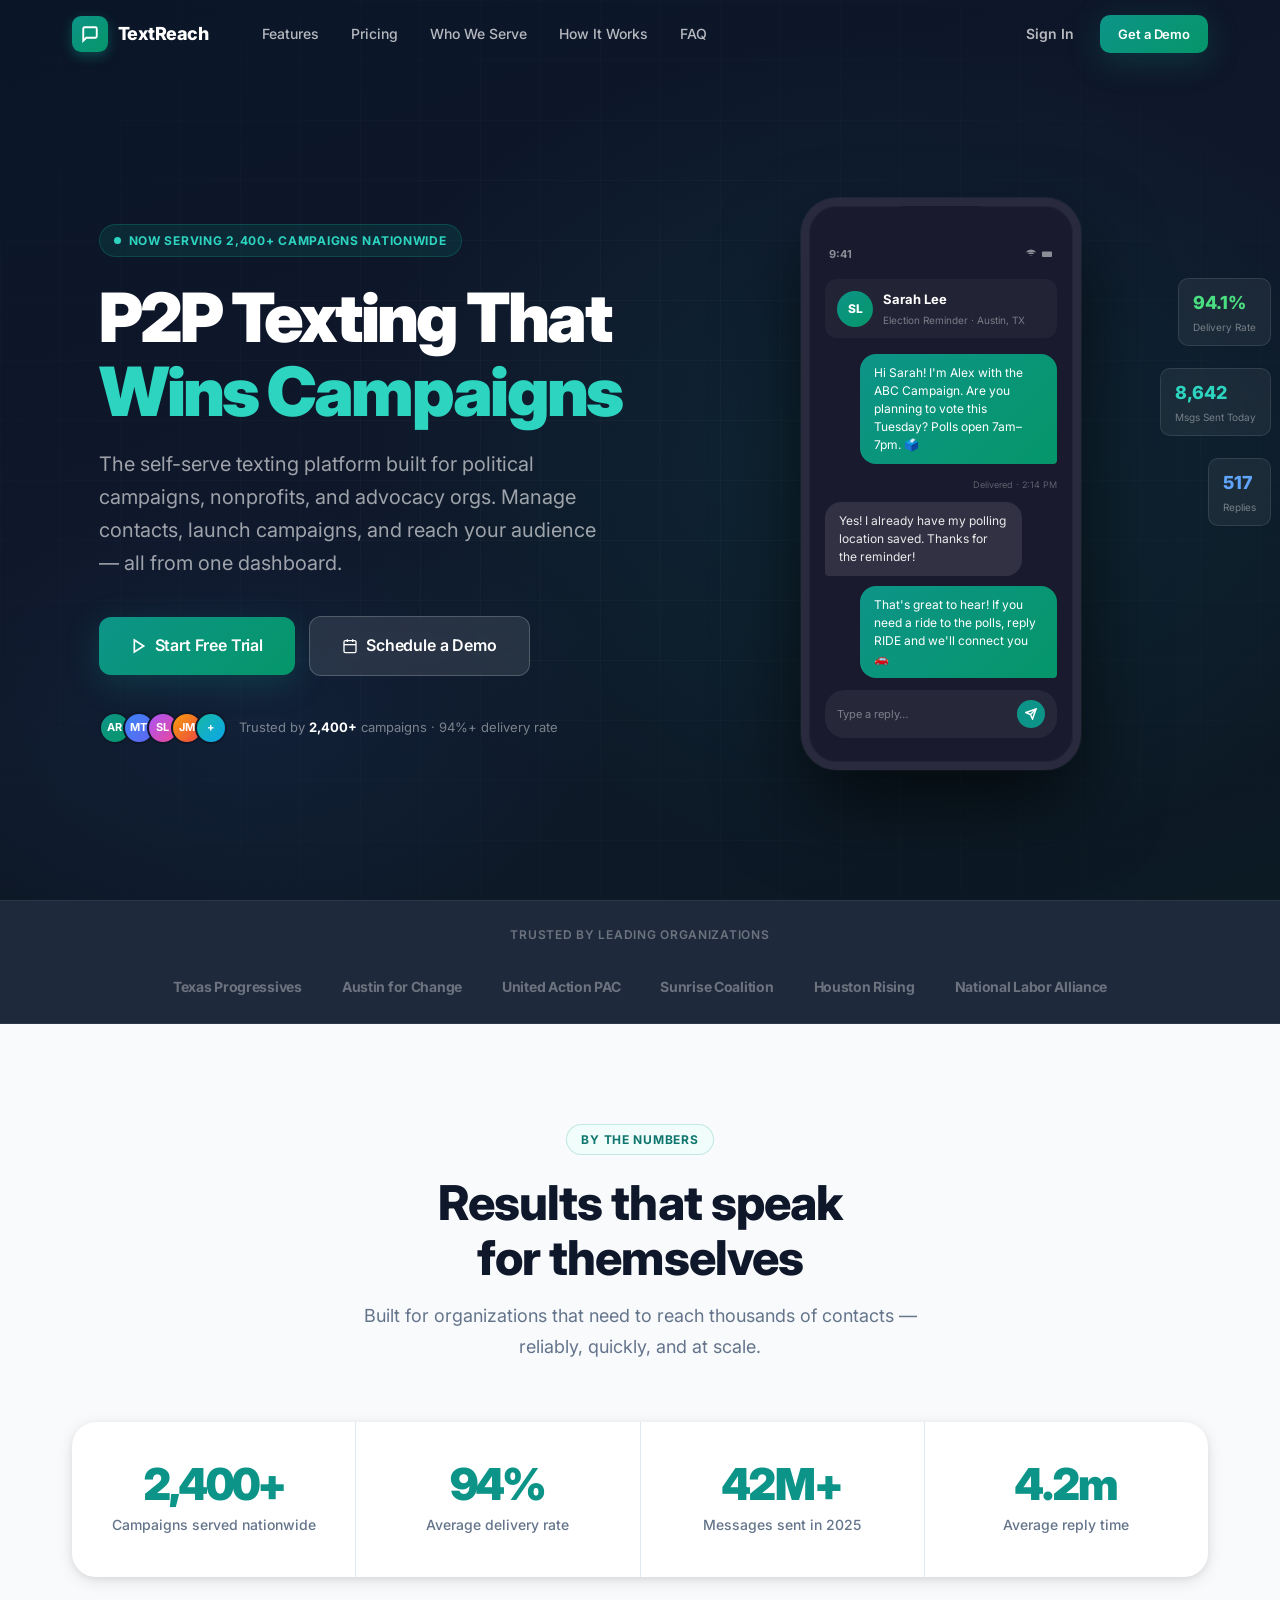
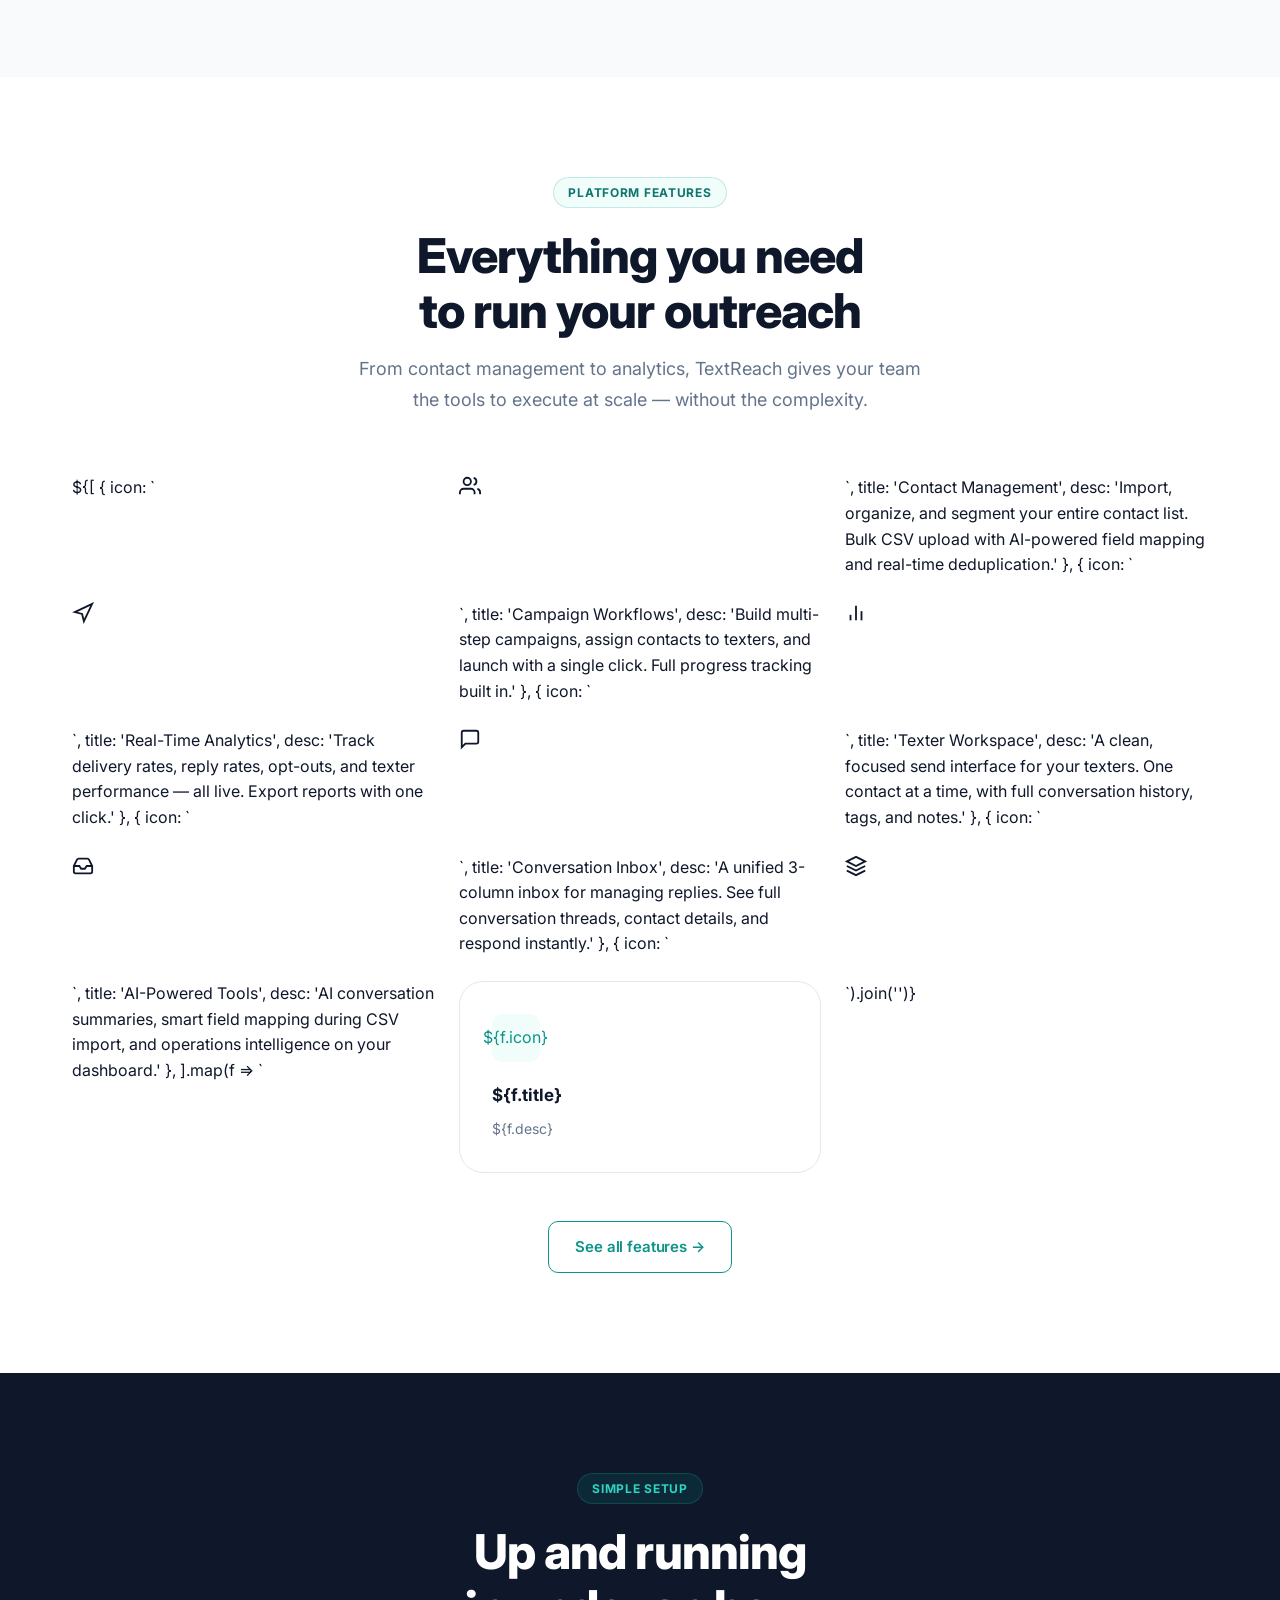
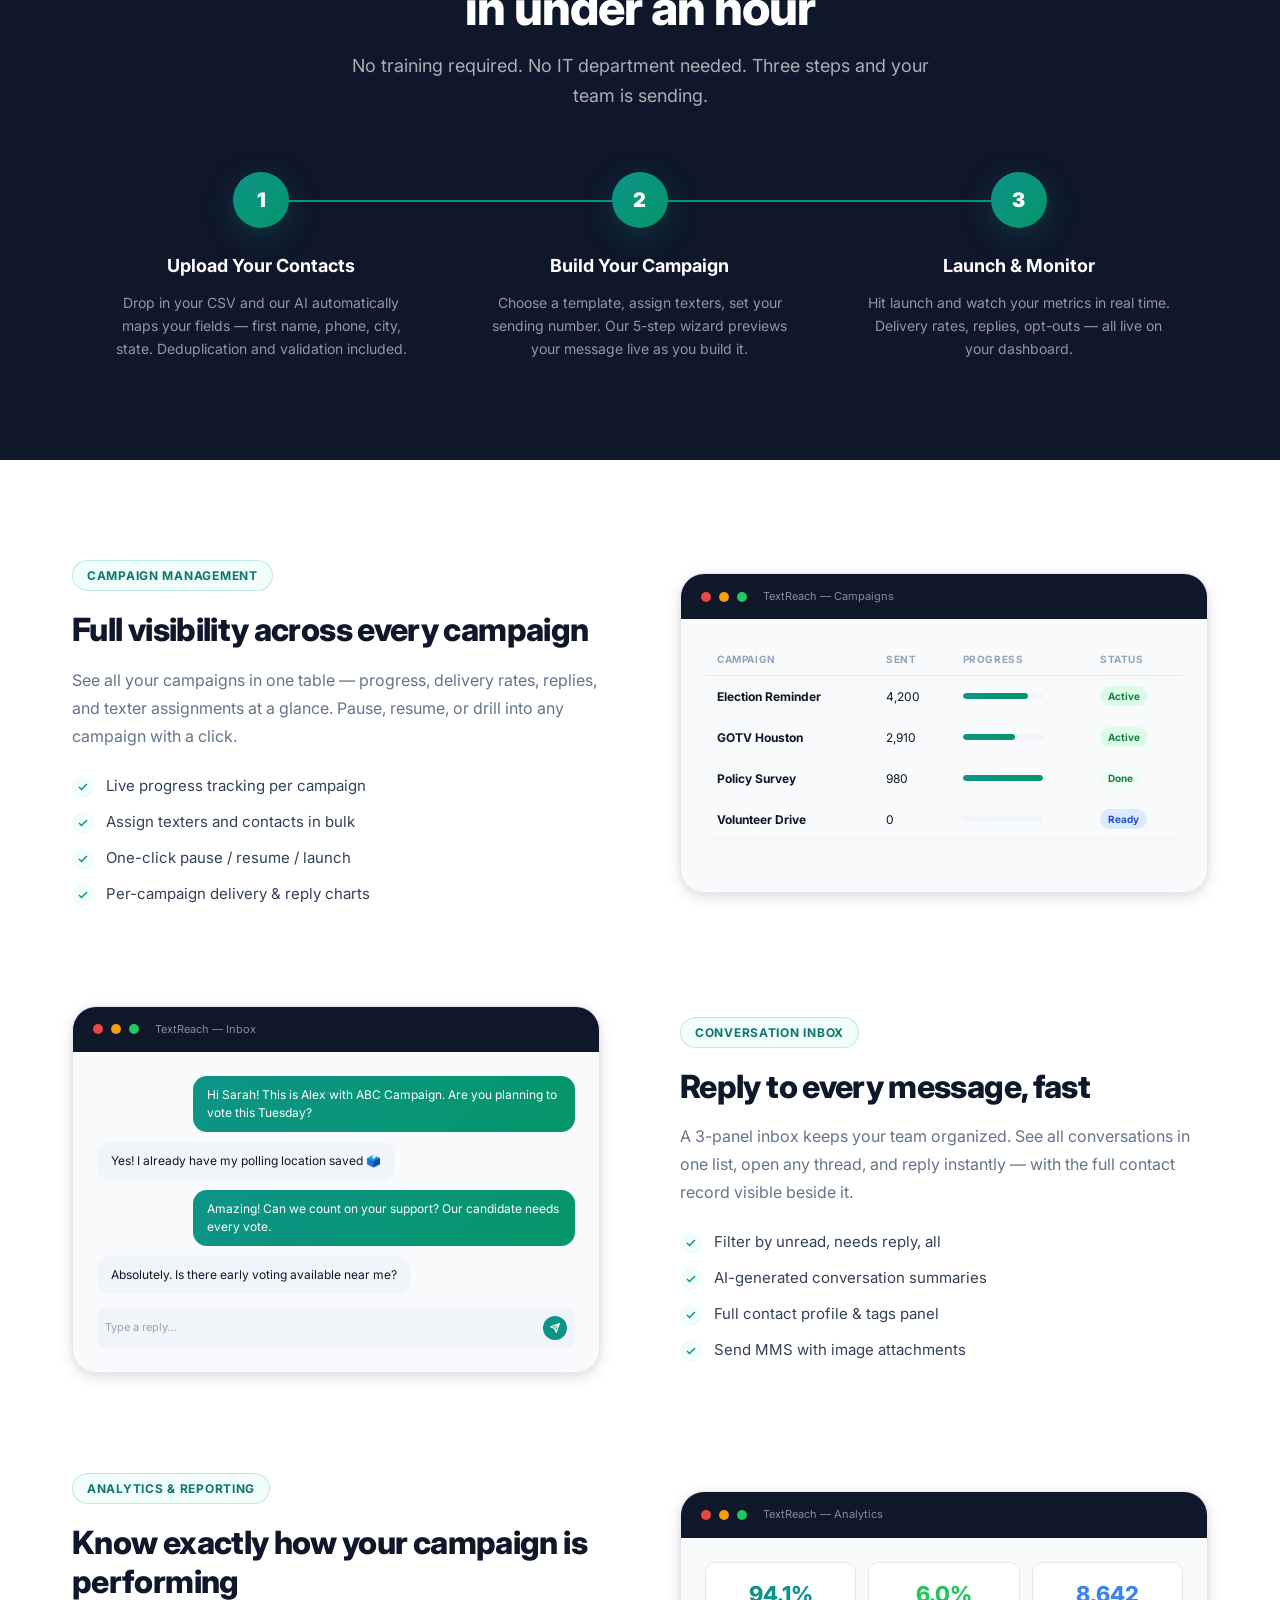
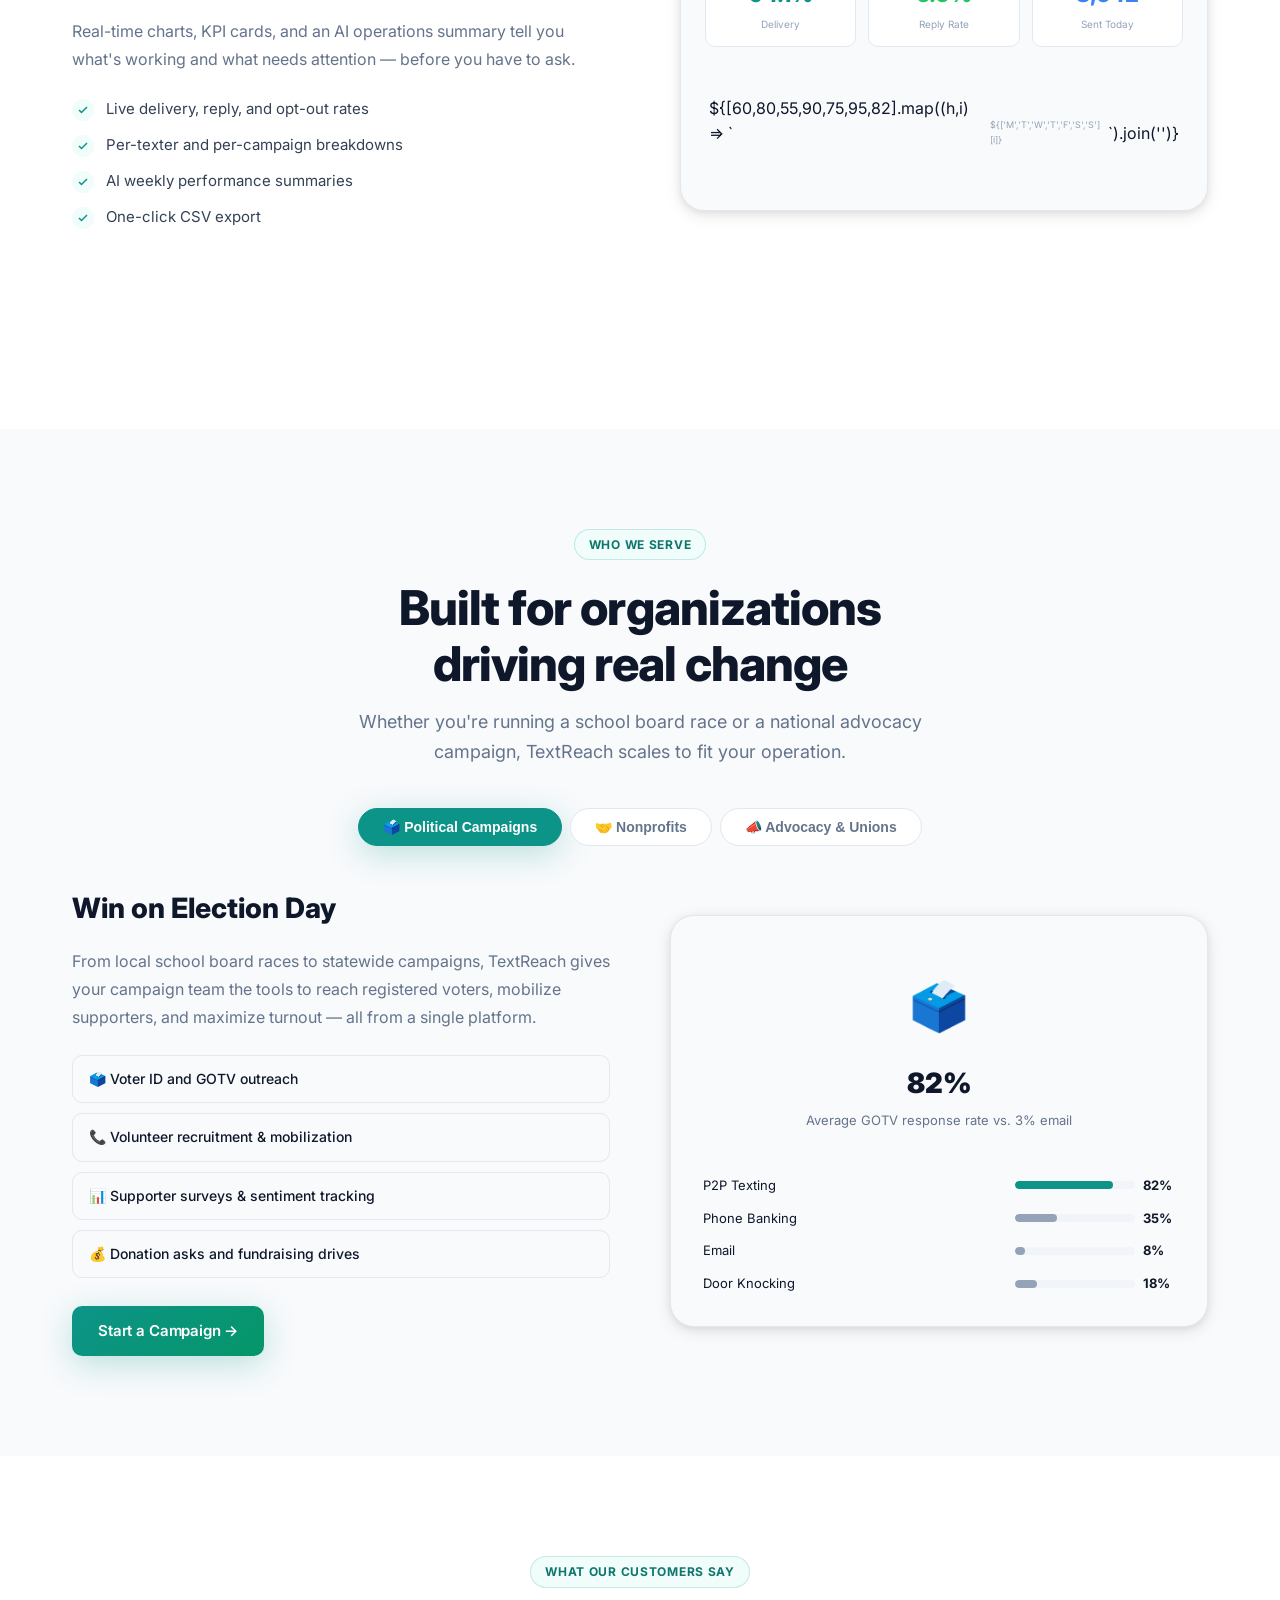
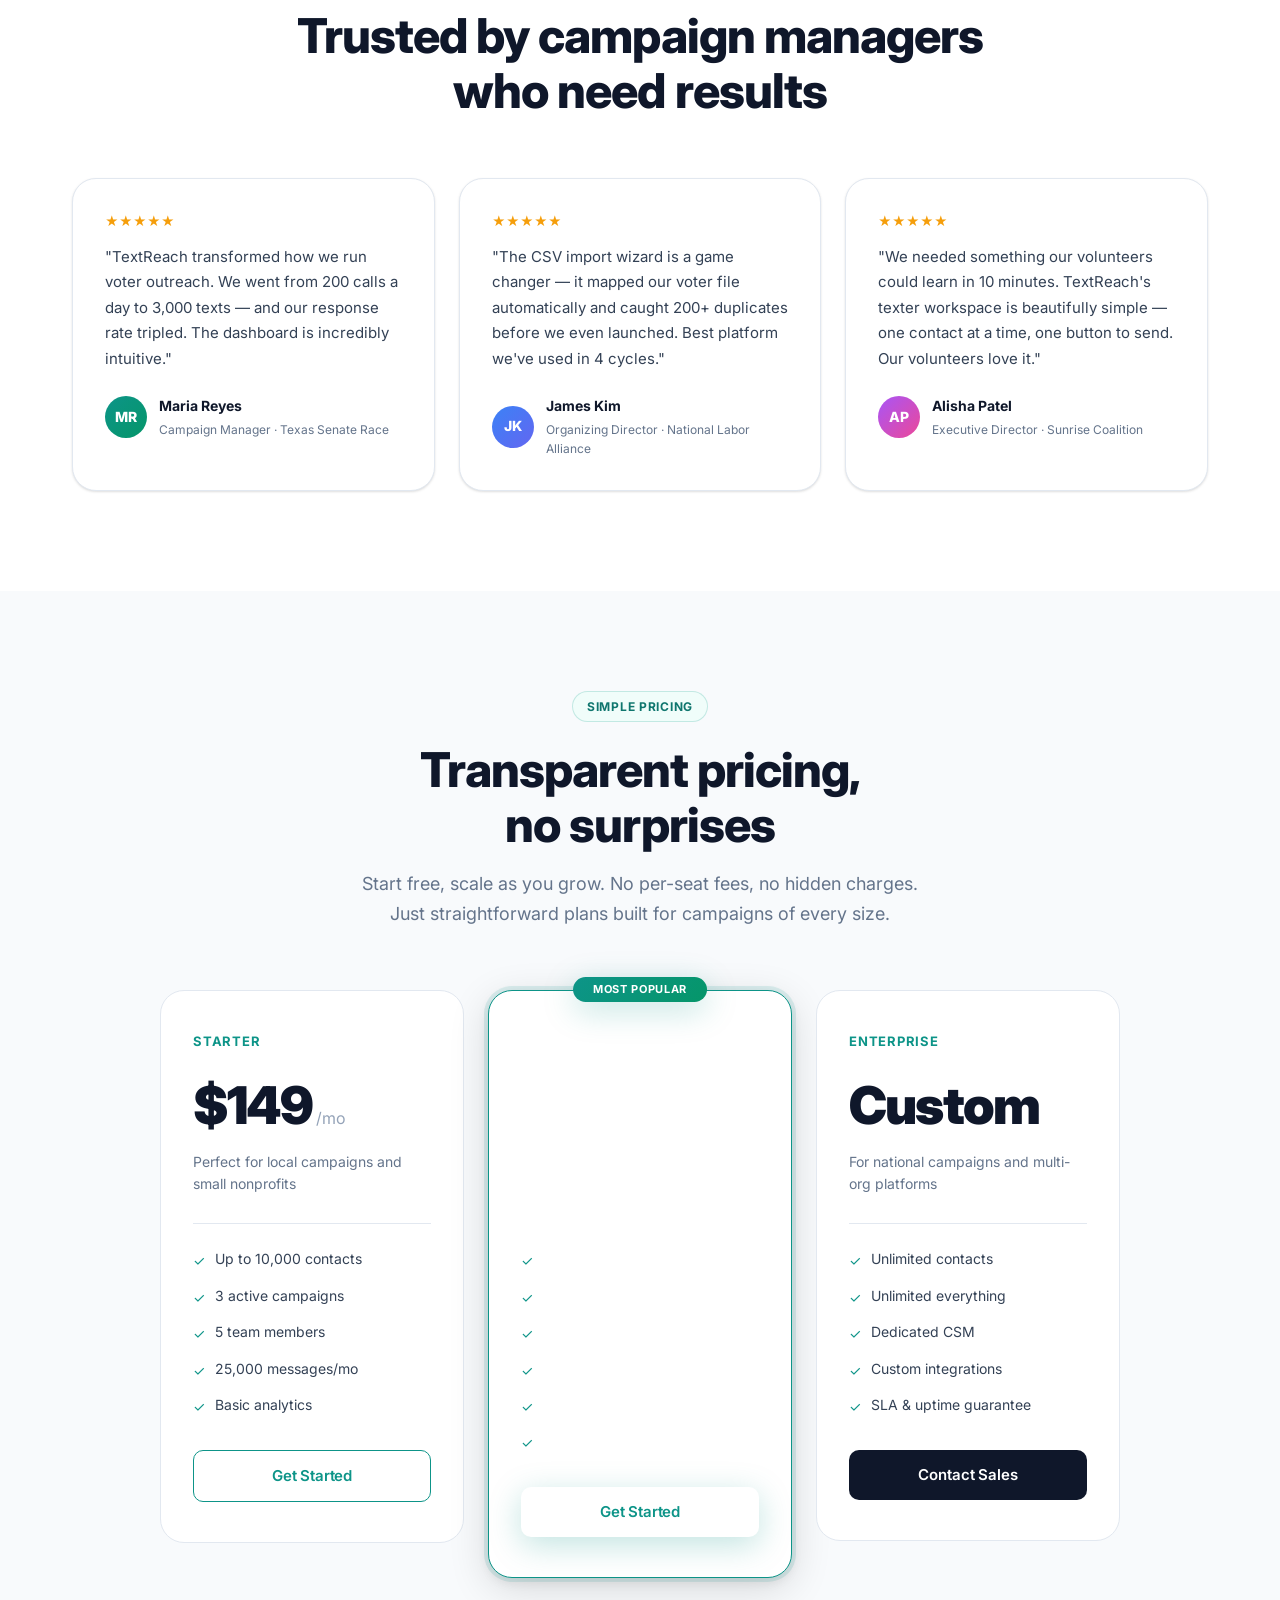
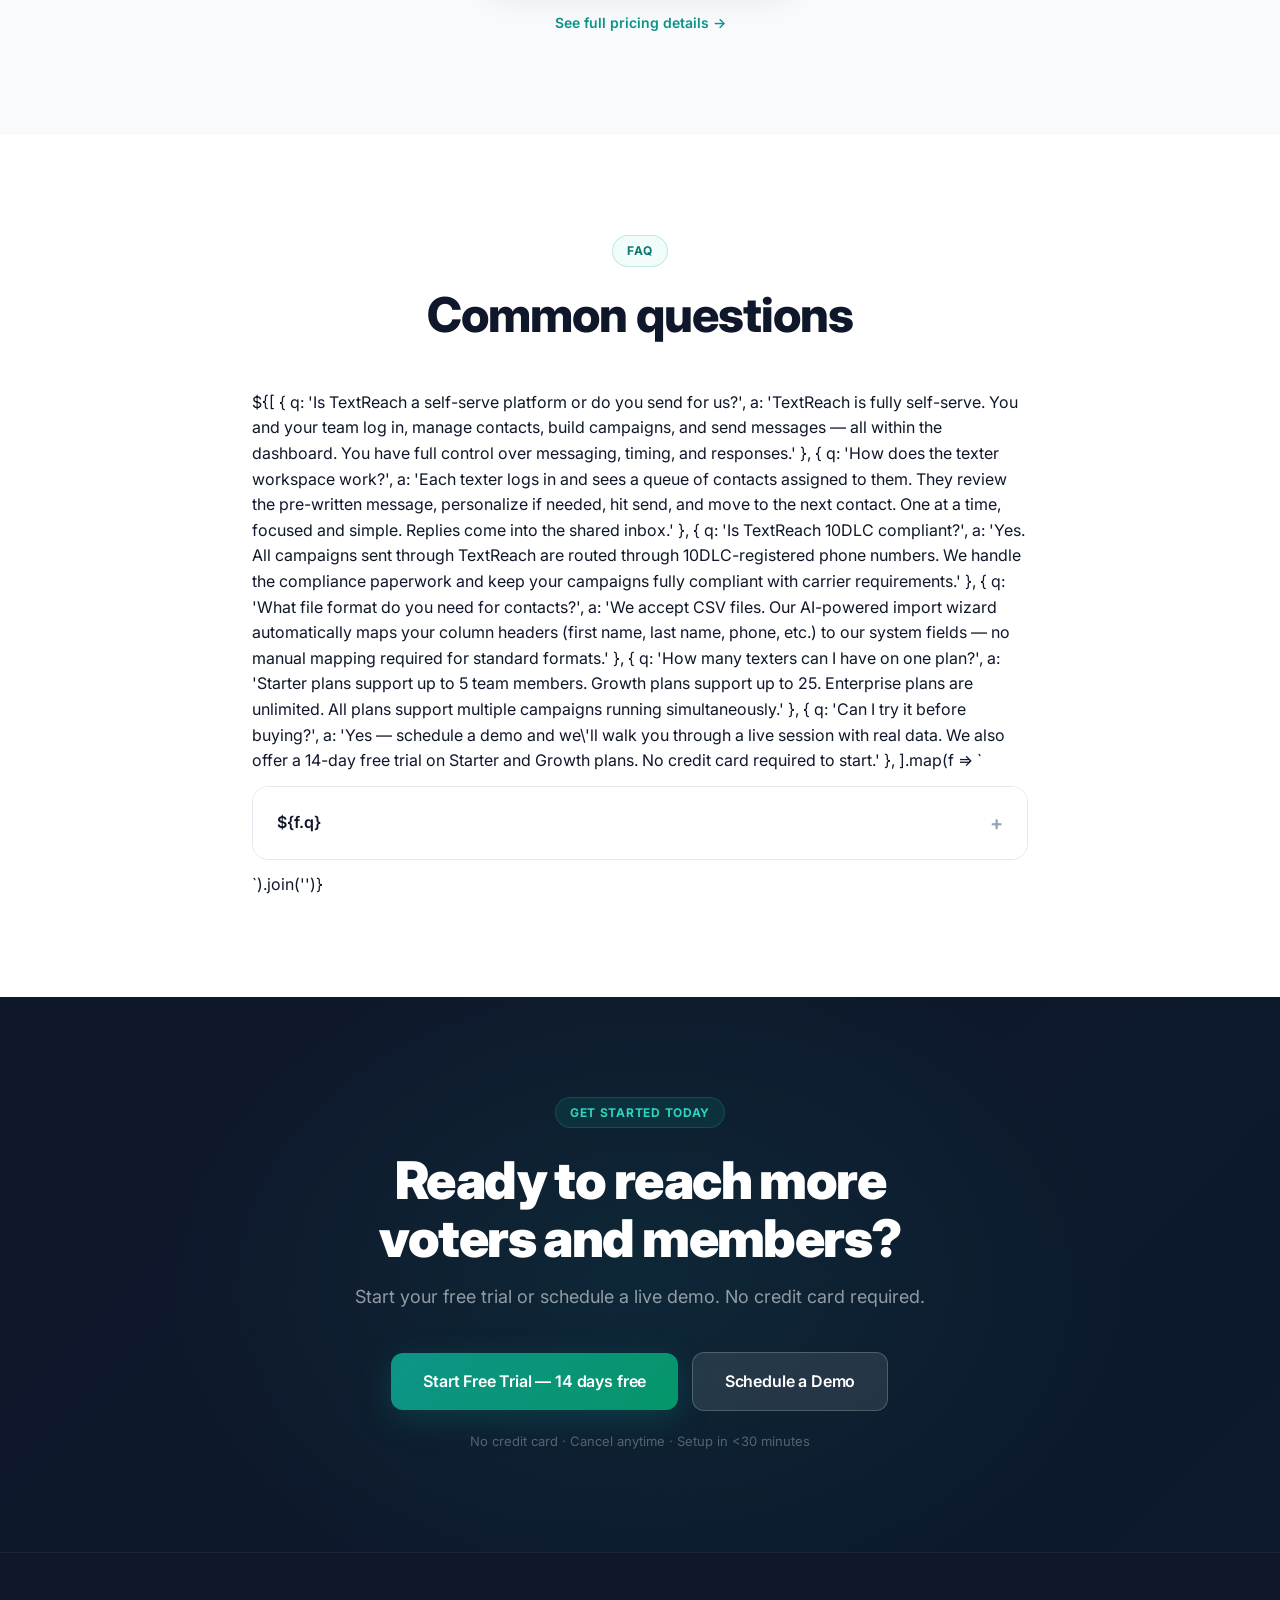
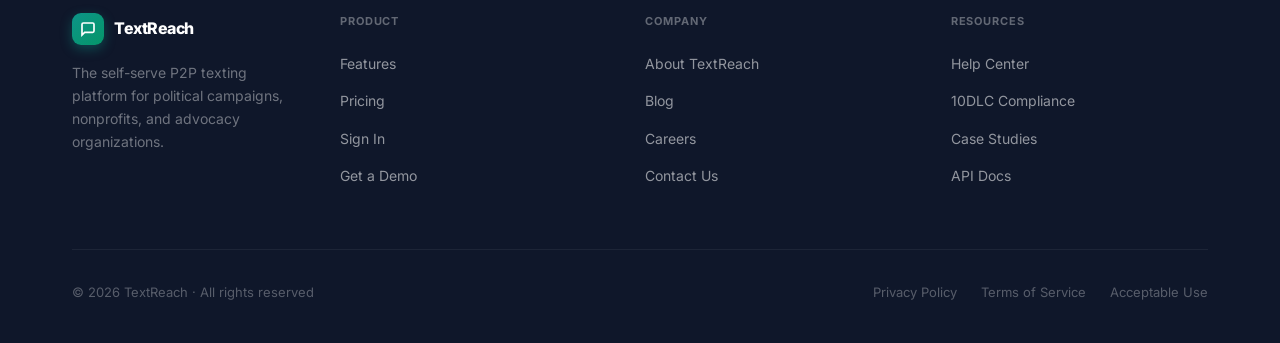
==== landing/index.html @ b81dff51 "feat: add public marketing website (landing/) Pages: - landing/index.html    — Full homepage (hero, " ====
<!DOCTYPE html>
<html lang="en">
<head>
  <meta charset="UTF-8">
  <meta name="viewport" content="width=device-width, initial-scale=1.0">
  <title>TextReach — P2P Texting Platform for Political Campaigns & Nonprofits</title>
  <meta name="description" content="TextReach is a self-serve P2P SMS/MMS texting platform built for political campaigns, nonprofits, and advocacy organizations. Reach voters and members at scale.">
  <link rel="preconnect" href="https://fonts.googleapis.com">
  <link rel="preconnect" href="https://fonts.gstatic.com" crossorigin>
  <link href="https://fonts.googleapis.com/css2?family=Inter:wght@300;400;500;600;700;800;900&display=swap" rel="stylesheet">
  <link rel="stylesheet" href="styles/landing.css">
</head>
<body>

<!-- ╔══════════════════════════════════════════════════════╗
     ║  NAVIGATION                                          ║
     ╚══════════════════════════════════════════════════════╝ -->
<nav class="topnav scrolled" id="topnav">
  <div class="topnav-inner">
    <a href="index.html" class="nav-logo">
      <div class="nav-logo-icon">
        <svg width="18" height="18" viewBox="0 0 24 24" fill="none" stroke="white" stroke-width="2.5"><path d="M21 15a2 2 0 0 1-2 2H7l-4 4V5a2 2 0 0 1 2-2h14a2 2 0 0 1 2 2z"/></svg>
      </div>
      <span class="nav-logo-name">TextReach</span>
    </a>
    <ul class="nav-links">
      <li><a href="features.html">Features</a></li>
      <li><a href="pricing.html">Pricing</a></li>
      <li><a href="index.html#who-we-serve">Who We Serve</a></li>
      <li><a href="index.html#how-it-works">How It Works</a></li>
      <li><a href="index.html#faq">FAQ</a></li>
    </ul>
    <div class="nav-cta" style="margin-left:auto">
      <a href="../index.html" class="signin-link">Sign In</a>
      <a href="demo.html" class="btn btn-primary btn-sm">Get a Demo</a>
    </div>
  </div>
</nav>


<!-- ╔══════════════════════════════════════════════════════╗
     ║  HERO                                                ║
     ╚══════════════════════════════════════════════════════╝ -->
<section class="hero">
  <div class="hero-grid-bg"></div>
  <div class="hero-inner">
    <div class="hero-content">
      <div class="hero-badge">
        <span class="hero-badge-dot"></span>
        Now serving 2,400+ campaigns nationwide
      </div>
      <h1 class="hero-title">
        P2P Texting That<br>
        <span>Wins Campaigns</span>
      </h1>
      <p class="hero-sub">
        The self-serve texting platform built for political campaigns, nonprofits, and advocacy orgs. Manage contacts, launch campaigns, and reach your audience — all from one dashboard.
      </p>
      <div class="hero-actions">
        <a href="../index.html" class="btn btn-primary btn-lg">
          <svg width="16" height="16" viewBox="0 0 24 24" fill="none" stroke="currentColor" stroke-width="2.5"><polygon points="5 3 19 12 5 21 5 3"/></svg>
          Start Free Trial
        </a>
        <a href="demo.html" class="btn btn-secondary btn-lg">
          <svg width="16" height="16" viewBox="0 0 24 24" fill="none" stroke="currentColor" stroke-width="2"><rect x="3" y="4" width="18" height="18" rx="2" ry="2"/><line x1="16" y1="2" x2="16" y2="6"/><line x1="8" y1="2" x2="8" y2="6"/><line x1="3" y1="10" x2="21" y2="10"/></svg>
          Schedule a Demo
        </a>
      </div>
      <div class="hero-social-proof">
        <div class="hero-avatars">
          <div class="hero-avatar" style="background:linear-gradient(135deg,#0d9488,#059669)">AR</div>
          <div class="hero-avatar" style="background:linear-gradient(135deg,#3b82f6,#6366f1)">MT</div>
          <div class="hero-avatar" style="background:linear-gradient(135deg,#a855f7,#ec4899)">SL</div>
          <div class="hero-avatar" style="background:linear-gradient(135deg,#f59e0b,#ef4444)">JM</div>
          <div class="hero-avatar" style="background:linear-gradient(135deg,#14b8a6,#0ea5e9)">+</div>
        </div>
        <span>Trusted by <strong style="color:white">2,400+</strong> campaigns · 94%+ delivery rate</span>
      </div>
    </div>

    <!-- Phone Mockup -->
    <div class="phone-mockup">
      <div class="phone-frame">
        <div class="phone-notch"></div>
        <div class="phone-status">
          <span>9:41</span>
          <div style="display:flex;align-items:center;gap:4px">
            <svg width="12" height="12" viewBox="0 0 24 24" fill="currentColor"><path d="M1.5 8.5a13 13 0 0 1 21 0M5 12a11 11 0 0 1 14 0M8.5 15.5a7 7 0 0 1 7 0M11.5 19h1"/></svg>
            <svg width="12" height="12" viewBox="0 0 24 24" fill="currentColor"><rect x="2" y="7" width="20" height="11" rx="2"/><path d="M22 11v2"/></svg>
          </div>
        </div>
        <div class="phone-header">
          <div class="phone-contact-av">SL</div>
          <div>
            <div class="phone-contact-name">Sarah Lee</div>
            <div class="phone-contact-sub">Election Reminder · Austin, TX</div>
          </div>
        </div>
        <div class="phone-chat">
          <div class="chat-bubble out" style="animation-delay:.4s">
            Hi Sarah! I'm Alex with the ABC Campaign. Are you planning to vote this Tuesday? Polls open 7am–7pm. 🗳️
          </div>
          <div class="chat-time" style="text-align:right;font-size:9px;color:rgba(255,255,255,.3);animation-delay:.8s">Delivered · 2:14 PM</div>
          <div class="chat-bubble in" style="animation-delay:1.4s">
            Yes! I already have my polling location saved. Thanks for the reminder!
          </div>
          <div class="chat-bubble out" style="animation-delay:2.2s">
            That's great to hear! If you need a ride to the polls, reply RIDE and we'll connect you 🚗
          </div>
        </div>
        <div class="phone-composer">
          <div class="composer-input">Type a reply…</div>
          <div class="composer-send">
            <svg width="12" height="12" viewBox="0 0 24 24" fill="none" stroke="white" stroke-width="3"><line x1="22" y1="2" x2="11" y2="13"/><polygon points="22 2 15 22 11 13 2 9 22 2"/></svg>
          </div>
        </div>
      </div>

      <!-- Floating stat cards -->
      <div style="position:absolute;right:-90px;top:80px">
        <div class="phone-stat-card">
          <div class="phone-stat-val" style="color:#4ade80">94.1%</div>
          <div class="phone-stat-label">Delivery Rate</div>
        </div>
      </div>
      <div style="position:absolute;right:-90px;top:170px">
        <div class="phone-stat-card">
          <div class="phone-stat-val" style="color:#2dd4bf">8,642</div>
          <div class="phone-stat-label">Msgs Sent Today</div>
        </div>
      </div>
      <div style="position:absolute;right:-90px;top:260px">
        <div class="phone-stat-card">
          <div class="phone-stat-val" style="color:#60a5fa">517</div>
          <div class="phone-stat-label">Replies</div>
        </div>
      </div>
    </div>
  </div>
</section>


<!-- ╔══════════════════════════════════════════════════════╗
     ║  TRUST BAR                                           ║
     ╚══════════════════════════════════════════════════════╝ -->
<div class="trust-bar">
  <div class="trust-bar-inner">
    <div class="trust-bar-label">Trusted by leading organizations</div>
    <div class="trust-logos">
      <span class="trust-logo">Texas Progressives</span>
      <span class="trust-logo">Austin for Change</span>
      <span class="trust-logo">United Action PAC</span>
      <span class="trust-logo">Sunrise Coalition</span>
      <span class="trust-logo">Houston Rising</span>
      <span class="trust-logo">National Labor Alliance</span>
    </div>
  </div>
</div>


<!-- ╔══════════════════════════════════════════════════════╗
     ║  STATS                                               ║
     ╚══════════════════════════════════════════════════════╝ -->
<section class="section section-gray">
  <div class="container">
    <div class="text-center fade-up">
      <span class="eyebrow">By the numbers</span>
      <h2 class="section-heading">Results that speak<br>for themselves</h2>
      <p class="section-sub">Built for organizations that need to reach thousands of contacts — reliably, quickly, and at scale.</p>
    </div>
    <div class="stats-grid fade-up fade-up-delay-2">
      <div class="stat-item">
        <div class="stat-value"><span class="counter" data-target="2400" data-suffix="+">0</span></div>
        <div class="stat-label">Campaigns served nationwide</div>
      </div>
      <div class="stat-item">
        <div class="stat-value"><span class="counter" data-target="94" data-suffix="%">0</span></div>
        <div class="stat-label">Average delivery rate</div>
      </div>
      <div class="stat-item">
        <div class="stat-value"><span class="counter" data-target="42">0</span><span style="color:var(--teal)">M+</span></div>
        <div class="stat-label">Messages sent in 2025</div>
      </div>
      <div class="stat-item">
        <div class="stat-value"><span class="counter" data-target="4.2" data-suffix="m">0</span></div>
        <div class="stat-label">Average reply time</div>
      </div>
    </div>
  </div>
</section>


<!-- ╔══════════════════════════════════════════════════════╗
     ║  FEATURE HIGHLIGHTS                                  ║
     ╚══════════════════════════════════════════════════════╝ -->
<section class="section" id="features">
  <div class="container">
    <div class="text-center fade-up">
      <span class="eyebrow">Platform features</span>
      <h2 class="section-heading">Everything you need<br>to run your outreach</h2>
      <p class="section-sub">From contact management to analytics, TextReach gives your team the tools to execute at scale — without the complexity.</p>
    </div>
    <div class="feature-grid">
      ${[
        { icon: `<svg width="22" height="22" viewBox="0 0 24 24" fill="none" stroke="currentColor" stroke-width="2"><path d="M17 21v-2a4 4 0 0 0-4-4H5a4 4 0 0 0-4 4v2"/><circle cx="9" cy="7" r="4"/><path d="M23 21v-2a4 4 0 0 0-3-3.87M16 3.13a4 4 0 0 1 0 7.75"/></svg>`, title: 'Contact Management', desc: 'Import, organize, and segment your entire contact list. Bulk CSV upload with AI-powered field mapping and real-time deduplication.' },
        { icon: `<svg width="22" height="22" viewBox="0 0 24 24" fill="none" stroke="currentColor" stroke-width="2"><path d="M3 11l19-9-9 19-2-8-8-2z"/></svg>`, title: 'Campaign Workflows', desc: 'Build multi-step campaigns, assign contacts to texters, and launch with a single click. Full progress tracking built in.' },
        { icon: `<svg width="22" height="22" viewBox="0 0 24 24" fill="none" stroke="currentColor" stroke-width="2"><line x1="18" y1="20" x2="18" y2="10"/><line x1="12" y1="20" x2="12" y2="4"/><line x1="6" y1="20" x2="6" y2="14"/></svg>`, title: 'Real-Time Analytics', desc: 'Track delivery rates, reply rates, opt-outs, and texter performance — all live. Export reports with one click.' },
        { icon: `<svg width="22" height="22" viewBox="0 0 24 24" fill="none" stroke="currentColor" stroke-width="2"><path d="M21 15a2 2 0 0 1-2 2H7l-4 4V5a2 2 0 0 1 2-2h14a2 2 0 0 1 2 2z"/></svg>`, title: 'Texter Workspace', desc: 'A clean, focused send interface for your texters. One contact at a time, with full conversation history, tags, and notes.' },
        { icon: `<svg width="22" height="22" viewBox="0 0 24 24" fill="none" stroke="currentColor" stroke-width="2"><polyline points="22 12 16 12 14 15 10 15 8 12 2 12"/><path d="M5.45 5.11L2 12v6a2 2 0 0 0 2 2h16a2 2 0 0 0 2-2v-6l-3.45-6.89A2 2 0 0 0 16.76 4H7.24a2 2 0 0 0-1.79 1.11z"/></svg>`, title: 'Conversation Inbox', desc: 'A unified 3-column inbox for managing replies. See full conversation threads, contact details, and respond instantly.' },
        { icon: `<svg width="22" height="22" viewBox="0 0 24 24" fill="none" stroke="currentColor" stroke-width="2"><path d="M12 2L2 7l10 5 10-5-10-5z"/><path d="M2 17l10 5 10-5"/><path d="M2 12l10 5 10-5"/></svg>`, title: 'AI-Powered Tools', desc: 'AI conversation summaries, smart field mapping during CSV import, and operations intelligence on your dashboard.' },
      ].map(f => `
      <div class="feature-card fade-up">
        <div class="feature-icon">${f.icon}</div>
        <div class="feature-title">${f.title}</div>
        <div class="feature-desc">${f.desc}</div>
      </div>`).join('')}
    </div>
    <div style="text-align:center;margin-top:48px">
      <a href="features.html" class="btn btn-outline">See all features →</a>
    </div>
  </div>
</section>


<!-- ╔══════════════════════════════════════════════════════╗
     ║  HOW IT WORKS                                        ║
     ╚══════════════════════════════════════════════════════╝ -->
<section class="section section-dark" id="how-it-works">
  <div class="container">
    <div class="text-center fade-up">
      <span class="eyebrow eyebrow-dark">Simple setup</span>
      <h2 class="section-heading section-heading-light">Up and running<br>in under an hour</h2>
      <p class="section-sub section-sub-light">No training required. No IT department needed. Three steps and your team is sending.</p>
    </div>
    <div class="steps-grid">
      <div class="step-item fade-up fade-up-delay-1">
        <div class="step-number">1</div>
        <div class="step-title" style="color:white">Upload Your Contacts</div>
        <div class="step-desc" style="color:rgba(255,255,255,.55)">Drop in your CSV and our AI automatically maps your fields — first name, phone, city, state. Deduplication and validation included.</div>
      </div>
      <div class="step-item fade-up fade-up-delay-2">
        <div class="step-number">2</div>
        <div class="step-title" style="color:white">Build Your Campaign</div>
        <div class="step-desc" style="color:rgba(255,255,255,.55)">Choose a template, assign texters, set your sending number. Our 5-step wizard previews your message live as you build it.</div>
      </div>
      <div class="step-item fade-up fade-up-delay-3">
        <div class="step-number">3</div>
        <div class="step-title" style="color:white">Launch & Monitor</div>
        <div class="step-desc" style="color:rgba(255,255,255,.55)">Hit launch and watch your metrics in real time. Delivery rates, replies, opt-outs — all live on your dashboard.</div>
      </div>
    </div>
  </div>
</section>


<!-- ╔══════════════════════════════════════════════════════╗
     ║  BENTO DEEP-DIVES                                    ║
     ╚══════════════════════════════════════════════════════╝ -->
<section class="bento-section" id="product">
  <div class="container">

    <!-- Row 1: Campaign Dashboard -->
    <div class="bento-row fade-up">
      <div class="bento-content">
        <span class="eyebrow">Campaign Management</span>
        <h3>Full visibility across every campaign</h3>
        <p>See all your campaigns in one table — progress, delivery rates, replies, and texter assignments at a glance. Pause, resume, or drill into any campaign with a click.</p>
        <ul class="bento-list">
          <li><div class="bento-list-icon"><svg width="12" height="12" viewBox="0 0 24 24" fill="none" stroke="currentColor" stroke-width="3"><polyline points="20 6 9 17 4 12"/></svg></div>Live progress tracking per campaign</li>
          <li><div class="bento-list-icon"><svg width="12" height="12" viewBox="0 0 24 24" fill="none" stroke="currentColor" stroke-width="3"><polyline points="20 6 9 17 4 12"/></svg></div>Assign texters and contacts in bulk</li>
          <li><div class="bento-list-icon"><svg width="12" height="12" viewBox="0 0 24 24" fill="none" stroke="currentColor" stroke-width="3"><polyline points="20 6 9 17 4 12"/></svg></div>One-click pause / resume / launch</li>
          <li><div class="bento-list-icon"><svg width="12" height="12" viewBox="0 0 24 24" fill="none" stroke="currentColor" stroke-width="3"><polyline points="20 6 9 17 4 12"/></svg></div>Per-campaign delivery &amp; reply charts</li>
        </ul>
      </div>
      <div class="bento-visual">
        <div class="bento-visual-header">
          <div class="bento-dot" style="background:#ef4444"></div>
          <div class="bento-dot" style="background:#f59e0b"></div>
          <div class="bento-dot" style="background:#22c55e"></div>
          <span style="font-size:11px;color:rgba(255,255,255,.5);margin-left:8px">TextReach — Campaigns</span>
        </div>
        <div class="bento-visual-body">
          <table class="mock-table">
            <thead><tr><th>Campaign</th><th>Sent</th><th>Progress</th><th>Status</th></tr></thead>
            <tbody>
              <tr><td><strong>Election Reminder</strong></td><td>4,200</td><td><div class="mock-progress"><div class="mock-progress-fill" data-width="82%" style="width:0"></div></div></td><td><span class="mock-badge active">Active</span></td></tr>
              <tr><td><strong>GOTV Houston</strong></td><td>2,910</td><td><div class="mock-progress"><div class="mock-progress-fill" data-width="65%" style="width:0"></div></div></td><td><span class="mock-badge active">Active</span></td></tr>
              <tr><td><strong>Policy Survey</strong></td><td>980</td><td><div class="mock-progress"><div class="mock-progress-fill" data-width="100%" style="width:0"></div></div></td><td><span class="mock-badge" style="background:#f0fdf4;color:#15803d">Done</span></td></tr>
              <tr><td><strong>Volunteer Drive</strong></td><td>0</td><td><div class="mock-progress"><div class="mock-progress-fill" data-width="0%" style="width:0"></div></div></td><td><span class="mock-badge ready">Ready</span></td></tr>
            </tbody>
          </table>
        </div>
      </div>
    </div>

    <!-- Row 2: Inbox -->
    <div class="bento-row reverse fade-up">
      <div class="bento-content">
        <span class="eyebrow">Conversation Inbox</span>
        <h3>Reply to every message, fast</h3>
        <p>A 3-panel inbox keeps your team organized. See all conversations in one list, open any thread, and reply instantly — with the full contact record visible beside it.</p>
        <ul class="bento-list">
          <li><div class="bento-list-icon"><svg width="12" height="12" viewBox="0 0 24 24" fill="none" stroke="currentColor" stroke-width="3"><polyline points="20 6 9 17 4 12"/></svg></div>Filter by unread, needs reply, all</li>
          <li><div class="bento-list-icon"><svg width="12" height="12" viewBox="0 0 24 24" fill="none" stroke="currentColor" stroke-width="3"><polyline points="20 6 9 17 4 12"/></svg></div>AI-generated conversation summaries</li>
          <li><div class="bento-list-icon"><svg width="12" height="12" viewBox="0 0 24 24" fill="none" stroke="currentColor" stroke-width="3"><polyline points="20 6 9 17 4 12"/></svg></div>Full contact profile & tags panel</li>
          <li><div class="bento-list-icon"><svg width="12" height="12" viewBox="0 0 24 24" fill="none" stroke="currentColor" stroke-width="3"><polyline points="20 6 9 17 4 12"/></svg></div>Send MMS with image attachments</li>
        </ul>
      </div>
      <div class="bento-visual">
        <div class="bento-visual-header">
          <div class="bento-dot" style="background:#ef4444"></div>
          <div class="bento-dot" style="background:#f59e0b"></div>
          <div class="bento-dot" style="background:#22c55e"></div>
          <span style="font-size:11px;color:rgba(255,255,255,.5);margin-left:8px">TextReach — Inbox</span>
        </div>
        <div class="bento-visual-body">
          <div class="mock-conv">
            <div class="mock-msg out">Hi Sarah! This is Alex with ABC Campaign. Are you planning to vote this Tuesday?</div>
            <div class="mock-msg in">Yes! I already have my polling location saved 🗳️</div>
            <div class="mock-msg out">Amazing! Can we count on your support? Our candidate needs every vote.</div>
            <div class="mock-msg in">Absolutely. Is there early voting available near me?</div>
            <div style="display:flex;gap:8px;align-items:center;padding:8px;background:var(--gray-100);border-radius:8px;margin-top:4px">
              <span style="font-size:11px;color:var(--gray-400);flex:1">Type a reply…</span>
              <div style="width:24px;height:24px;border-radius:50%;background:var(--teal);display:flex;align-items:center;justify-content:center"><svg width="10" height="10" viewBox="0 0 24 24" fill="none" stroke="white" stroke-width="3"><line x1="22" y1="2" x2="11" y2="13"/><polygon points="22 2 15 22 11 13 2 9 22 2"/></svg></div>
            </div>
          </div>
        </div>
      </div>
    </div>

    <!-- Row 3: Analytics -->
    <div class="bento-row fade-up">
      <div class="bento-content">
        <span class="eyebrow">Analytics & Reporting</span>
        <h3>Know exactly how your campaign is performing</h3>
        <p>Real-time charts, KPI cards, and an AI operations summary tell you what's working and what needs attention — before you have to ask.</p>
        <ul class="bento-list">
          <li><div class="bento-list-icon"><svg width="12" height="12" viewBox="0 0 24 24" fill="none" stroke="currentColor" stroke-width="3"><polyline points="20 6 9 17 4 12"/></svg></div>Live delivery, reply, and opt-out rates</li>
          <li><div class="bento-list-icon"><svg width="12" height="12" viewBox="0 0 24 24" fill="none" stroke="currentColor" stroke-width="3"><polyline points="20 6 9 17 4 12"/></svg></div>Per-texter and per-campaign breakdowns</li>
          <li><div class="bento-list-icon"><svg width="12" height="12" viewBox="0 0 24 24" fill="none" stroke="currentColor" stroke-width="3"><polyline points="20 6 9 17 4 12"/></svg></div>AI weekly performance summaries</li>
          <li><div class="bento-list-icon"><svg width="12" height="12" viewBox="0 0 24 24" fill="none" stroke="currentColor" stroke-width="3"><polyline points="20 6 9 17 4 12"/></svg></div>One-click CSV export</li>
        </ul>
      </div>
      <div class="bento-visual">
        <div class="bento-visual-header">
          <div class="bento-dot" style="background:#ef4444"></div>
          <div class="bento-dot" style="background:#f59e0b"></div>
          <div class="bento-dot" style="background:#22c55e"></div>
          <span style="font-size:11px;color:rgba(255,255,255,.5);margin-left:8px">TextReach — Analytics</span>
        </div>
        <div class="bento-visual-body">
          <div class="mock-kpi-row" style="margin-bottom:20px">
            <div class="mock-kpi"><div class="mock-kpi-val" style="color:#0d9488">94.1%</div><div class="mock-kpi-label">Delivery</div></div>
            <div class="mock-kpi"><div class="mock-kpi-val" style="color:#22c55e">6.0%</div><div class="mock-kpi-label">Reply Rate</div></div>
            <div class="mock-kpi"><div class="mock-kpi-val" style="color:#3b82f6">8,642</div><div class="mock-kpi-label">Sent Today</div></div>
          </div>
          <!-- Simple bar chart mock -->
          <div style="display:flex;align-items:flex-end;gap:8px;height:80px;padding:0 4px">
            ${[60,80,55,90,75,95,82].map((h,i) => `
              <div style="flex:1;display:flex;flex-direction:column;align-items:center;gap:4px">
                <div style="width:100%;height:${h}%;background:linear-gradient(180deg,var(--teal),#059669);border-radius:4px 4px 0 0;opacity:${0.5+h/200}"></div>
                <span style="font-size:9px;color:var(--gray-400)">${['M','T','W','T','F','S','S'][i]}</span>
              </div>`).join('')}
          </div>
        </div>
      </div>
    </div>

  </div>
</section>


<!-- ╔══════════════════════════════════════════════════════╗
     ║  WHO WE SERVE                                        ║
     ╚══════════════════════════════════════════════════════╝ -->
<section class="section section-gray" id="who-we-serve">
  <div class="container">
    <div class="text-center fade-up">
      <span class="eyebrow">Who we serve</span>
      <h2 class="section-heading">Built for organizations<br>driving real change</h2>
      <p class="section-sub">Whether you're running a school board race or a national advocacy campaign, TextReach scales to fit your operation.</p>
    </div>
    <div class="audience-tabs fade-up fade-up-delay-1">
      <button class="audience-tab active" data-panel="political">🗳️ Political Campaigns</button>
      <button class="audience-tab" data-panel="nonprofit">🤝 Nonprofits</button>
      <button class="audience-tab" data-panel="advocacy">📣 Advocacy & Unions</button>
    </div>
    <div class="audience-panels">
      <div class="audience-panel active" id="panel-political">
        <div class="audience-panel-content">
          <h3>Win on Election Day</h3>
          <p>From local school board races to statewide campaigns, TextReach gives your campaign team the tools to reach registered voters, mobilize supporters, and maximize turnout — all from a single platform.</p>
          <div class="audience-use-cases">
            <div class="use-case-item">🗳️ Voter ID and GOTV outreach</div>
            <div class="use-case-item">📞 Volunteer recruitment & mobilization</div>
            <div class="use-case-item">📊 Supporter surveys & sentiment tracking</div>
            <div class="use-case-item">💰 Donation asks and fundraising drives</div>
          </div>
          <div style="margin-top:28px">
            <a href="demo.html" class="btn btn-primary">Start a Campaign →</a>
          </div>
        </div>
        <div class="audience-visual">
          <div style="text-align:center;padding:20px 0">
            <div style="font-size:48px;margin-bottom:16px">🗳️</div>
            <div style="font-size:28px;font-weight:900;color:var(--navy);margin-bottom:4px">82%</div>
            <div style="font-size:13px;color:var(--gray-500);margin-bottom:24px">Average GOTV response rate vs. 3% email</div>
          </div>
          <div style="display:flex;flex-direction:column;gap:12px">
            <div style="display:flex;justify-content:space-between;align-items:center;font-size:13px;color:var(--navy)">
              <span>P2P Texting</span>
              <div style="display:flex;align-items:center;gap:8px">
                <div style="width:120px;height:8px;background:var(--gray-100);border-radius:4px;overflow:hidden"><div style="width:82%;height:100%;background:var(--teal);border-radius:4px"></div></div>
                <span style="font-weight:700;width:32px">82%</span>
              </div>
            </div>
            <div style="display:flex;justify-content:space-between;align-items:center;font-size:13px;color:var(--navy)">
              <span>Phone Banking</span>
              <div style="display:flex;align-items:center;gap:8px">
                <div style="width:120px;height:8px;background:var(--gray-100);border-radius:4px;overflow:hidden"><div style="width:35%;height:100%;background:#94a3b8;border-radius:4px"></div></div>
                <span style="font-weight:700;width:32px">35%</span>
              </div>
            </div>
            <div style="display:flex;justify-content:space-between;align-items:center;font-size:13px;color:var(--navy)">
              <span>Email</span>
              <div style="display:flex;align-items:center;gap:8px">
                <div style="width:120px;height:8px;background:var(--gray-100);border-radius:4px;overflow:hidden"><div style="width:8%;height:100%;background:#94a3b8;border-radius:4px"></div></div>
                <span style="font-weight:700;width:32px">8%</span>
              </div>
            </div>
            <div style="display:flex;justify-content:space-between;align-items:center;font-size:13px;color:var(--navy)">
              <span>Door Knocking</span>
              <div style="display:flex;align-items:center;gap:8px">
                <div style="width:120px;height:8px;background:var(--gray-100);border-radius:4px;overflow:hidden"><div style="width:18%;height:100%;background:#94a3b8;border-radius:4px"></div></div>
                <span style="font-weight:700;width:32px">18%</span>
              </div>
            </div>
          </div>
        </div>
      </div>

      <div class="audience-panel" id="panel-nonprofit">
        <div class="audience-panel-content">
          <h3>Engage Members at Scale</h3>
          <p>Nonprofits and advocacy groups trust TextReach to mobilize members, rally support for key votes, and drive action at scale — with the personal touch of real, 1-to-1 conversations.</p>
          <div class="audience-use-cases">
            <div class="use-case-item">🤝 Member engagement &amp; retention</div>
            <div class="use-case-item">📣 Event invitations &amp; RSVPs</div>
            <div class="use-case-item">💌 Donation appeals &amp; pledge drives</div>
            <div class="use-case-item">📋 Advocacy action alerts</div>
          </div>
          <div style="margin-top:28px">
            <a href="demo.html" class="btn btn-primary">Talk to Sales →</a>
          </div>
        </div>
        <div class="audience-visual" style="display:flex;flex-direction:column;justify-content:center;align-items:center;gap:20px">
          <div style="font-size:48px">🤝</div>
          <div style="text-align:center">
            <div style="font-size:28px;font-weight:900;color:var(--navy)">6.0%</div>
            <div style="font-size:13px;color:var(--gray-500);margin-top:4px">Average reply rate for nonprofits</div>
          </div>
          <div style="font-size:14px;color:var(--gray-500);text-align:center;max-width:280px;line-height:1.65">
            Compared to 1.2% average email open rate for nonprofit outreach campaigns.
          </div>
        </div>
      </div>

      <div class="audience-panel" id="panel-advocacy">
        <div class="audience-panel-content">
          <h3>Mobilize Your Members</h3>
          <p>Unions, associations, and advocacy groups use TextReach to keep members informed, organize for key actions, and run coordinated outreach — all with compliance built in.</p>
          <div class="audience-use-cases">
            <div class="use-case-item">📣 Strike authorization &amp; labor actions</div>
            <div class="use-case-item">🏛️ Legislative advocacy alerts</div>
            <div class="use-case-item">📋 Member surveys &amp; feedback</div>
            <div class="use-case-item">🗓️ Meeting reminders &amp; event coordination</div>
          </div>
          <div style="margin-top:28px">
            <a href="demo.html" class="btn btn-primary">Get Started →</a>
          </div>
        </div>
        <div class="audience-visual" style="display:flex;flex-direction:column;justify-content:center;align-items:center;gap:20px">
          <div style="font-size:48px">📣</div>
          <div style="text-align:center">
            <div style="font-size:28px;font-weight:900;color:var(--navy)">4,500+</div>
            <div style="font-size:13px;color:var(--gray-500);margin-top:4px">Organizations served in 2025</div>
          </div>
        </div>
      </div>
    </div>
  </div>
</section>


<!-- ╔══════════════════════════════════════════════════════╗
     ║  TESTIMONIALS                                        ║
     ╚══════════════════════════════════════════════════════╝ -->
<section class="section">
  <div class="container">
    <div class="text-center fade-up">
      <span class="eyebrow">What our customers say</span>
      <h2 class="section-heading">Trusted by campaign managers<br>who need results</h2>
    </div>
    <div class="testimonials-grid">
      <div class="testimonial-card fade-up fade-up-delay-1">
        <div class="stars">★★★★★</div>
        <div class="testimonial-text">"TextReach transformed how we run voter outreach. We went from 200 calls a day to 3,000 texts — and our response rate tripled. The dashboard is incredibly intuitive."</div>
        <div class="testimonial-author">
          <div class="testimonial-av" style="background:linear-gradient(135deg,#0d9488,#059669)">MR</div>
          <div>
            <div class="testimonial-name">Maria Reyes</div>
            <div class="testimonial-role">Campaign Manager · Texas Senate Race</div>
          </div>
        </div>
      </div>
      <div class="testimonial-card fade-up fade-up-delay-2">
        <div class="stars">★★★★★</div>
        <div class="testimonial-text">"The CSV import wizard is a game changer — it mapped our voter file automatically and caught 200+ duplicates before we even launched. Best platform we've used in 4 cycles."</div>
        <div class="testimonial-author">
          <div class="testimonial-av" style="background:linear-gradient(135deg,#3b82f6,#6366f1)">JK</div>
          <div>
            <div class="testimonial-name">James Kim</div>
            <div class="testimonial-role">Organizing Director · National Labor Alliance</div>
          </div>
        </div>
      </div>
      <div class="testimonial-card fade-up fade-up-delay-3">
        <div class="stars">★★★★★</div>
        <div class="testimonial-text">"We needed something our volunteers could learn in 10 minutes. TextReach's texter workspace is beautifully simple — one contact at a time, one button to send. Our volunteers love it."</div>
        <div class="testimonial-author">
          <div class="testimonial-av" style="background:linear-gradient(135deg,#a855f7,#ec4899)">AP</div>
          <div>
            <div class="testimonial-name">Alisha Patel</div>
            <div class="testimonial-role">Executive Director · Sunrise Coalition</div>
          </div>
        </div>
      </div>
    </div>
  </div>
</section>


<!-- ╔══════════════════════════════════════════════════════╗
     ║  PRICING TEASER                                      ║
     ╚══════════════════════════════════════════════════════╝ -->
<section class="section section-gray">
  <div class="container">
    <div class="text-center fade-up">
      <span class="eyebrow">Simple pricing</span>
      <h2 class="section-heading">Transparent pricing,<br>no surprises</h2>
      <p class="section-sub">Start free, scale as you grow. No per-seat fees, no hidden charges. Just straightforward plans built for campaigns of every size.</p>
    </div>
    <div class="pricing-grid" style="max-width:960px;margin:60px auto 0">
      <div class="pricing-card fade-up fade-up-delay-1">
        <div class="pricing-tier">Starter</div>
        <div class="pricing-price"><span class="pricing-amount">$149</span><span class="pricing-period">/mo</span></div>
        <div class="pricing-desc">Perfect for local campaigns and small nonprofits</div>
        <div class="pricing-divider"></div>
        <ul class="pricing-features">
          <li><span class="check-icon">✓</span>Up to 10,000 contacts</li>
          <li><span class="check-icon">✓</span>3 active campaigns</li>
          <li><span class="check-icon">✓</span>5 team members</li>
          <li><span class="check-icon">✓</span>25,000 messages/mo</li>
          <li><span class="check-icon">✓</span>Basic analytics</li>
        </ul>
        <a href="demo.html" class="btn btn-outline" style="width:100%;justify-content:center">Get Started</a>
      </div>

      <div class="pricing-card featured fade-up fade-up-delay-2">
        <div class="pricing-badge">Most Popular</div>
        <div class="pricing-tier" style="color:white">Growth</div>
        <div class="pricing-price"><span class="pricing-amount" style="color:white">$399</span><span class="pricing-period" style="color:rgba(255,255,255,.5)">/mo</span></div>
        <div class="pricing-desc" style="color:rgba(255,255,255,.6)">For regional campaigns and growing organizations</div>
        <div class="pricing-divider" style="background:rgba(255,255,255,.15)"></div>
        <ul class="pricing-features">
          <li><span class="check-icon">✓</span><span style="color:white">Up to 50,000 contacts</span></li>
          <li><span class="check-icon">✓</span><span style="color:white">Unlimited campaigns</span></li>
          <li><span class="check-icon">✓</span><span style="color:white">25 team members</span></li>
          <li><span class="check-icon">✓</span><span style="color:white">150,000 messages/mo</span></li>
          <li><span class="check-icon">✓</span><span style="color:white">Advanced analytics + AI</span></li>
          <li><span class="check-icon">✓</span><span style="color:white">Priority support</span></li>
        </ul>
        <a href="demo.html" class="btn btn-primary" style="width:100%;justify-content:center;background:white;color:var(--teal)">Get Started</a>
      </div>

      <div class="pricing-card fade-up fade-up-delay-3">
        <div class="pricing-tier">Enterprise</div>
        <div class="pricing-price"><span class="pricing-amount">Custom</span></div>
        <div class="pricing-desc">For national campaigns and multi-org platforms</div>
        <div class="pricing-divider"></div>
        <ul class="pricing-features">
          <li><span class="check-icon">✓</span>Unlimited contacts</li>
          <li><span class="check-icon">✓</span>Unlimited everything</li>
          <li><span class="check-icon">✓</span>Dedicated CSM</li>
          <li><span class="check-icon">✓</span>Custom integrations</li>
          <li><span class="check-icon">✓</span>SLA & uptime guarantee</li>
        </ul>
        <a href="demo.html" class="btn btn-navy" style="width:100%;justify-content:center">Contact Sales</a>
      </div>
    </div>
    <div style="text-align:center;margin-top:32px">
      <a href="pricing.html" style="font-size:14px;color:var(--teal);font-weight:600">See full pricing details →</a>
    </div>
  </div>
</section>


<!-- ╔══════════════════════════════════════════════════════╗
     ║  FAQ                                                 ║
     ╚══════════════════════════════════════════════════════╝ -->
<section class="section" id="faq">
  <div class="container-sm">
    <div class="text-center fade-up">
      <span class="eyebrow">FAQ</span>
      <h2 class="section-heading">Common questions</h2>
    </div>
    <div class="faq-list fade-up fade-up-delay-1">
      ${[
        { q: 'Is TextReach a self-serve platform or do you send for us?', a: 'TextReach is fully self-serve. You and your team log in, manage contacts, build campaigns, and send messages — all within the dashboard. You have full control over messaging, timing, and responses.' },
        { q: 'How does the texter workspace work?', a: 'Each texter logs in and sees a queue of contacts assigned to them. They review the pre-written message, personalize if needed, hit send, and move to the next contact. One at a time, focused and simple. Replies come into the shared inbox.' },
        { q: 'Is TextReach 10DLC compliant?', a: 'Yes. All campaigns sent through TextReach are routed through 10DLC-registered phone numbers. We handle the compliance paperwork and keep your campaigns fully compliant with carrier requirements.' },
        { q: 'What file format do you need for contacts?', a: 'We accept CSV files. Our AI-powered import wizard automatically maps your column headers (first name, last name, phone, etc.) to our system fields — no manual mapping required for standard formats.' },
        { q: 'How many texters can I have on one plan?', a: 'Starter plans support up to 5 team members. Growth plans support up to 25. Enterprise plans are unlimited. All plans support multiple campaigns running simultaneously.' },
        { q: 'Can I try it before buying?', a: 'Yes — schedule a demo and we\'ll walk you through a live session with real data. We also offer a 14-day free trial on Starter and Growth plans. No credit card required to start.' },
      ].map(f => `
      <div class="faq-item">
        <div class="faq-question">${f.q}<span class="faq-toggle">+</span></div>
        <div class="faq-answer">${f.a}</div>
      </div>`).join('')}
    </div>
  </div>
</section>


<!-- ╔══════════════════════════════════════════════════════╗
     ║  CTA BANNER                                          ║
     ╚══════════════════════════════════════════════════════╝ -->
<section class="cta-section">
  <div class="container cta-inner fade-up">
    <p class="eyebrow eyebrow-dark" style="margin-bottom:24px">Get started today</p>
    <h2 class="cta-title">Ready to reach more<br>voters and members?</h2>
    <p class="cta-sub">Start your free trial or schedule a live demo. No credit card required.</p>
    <div class="cta-buttons">
      <a href="../index.html" class="btn btn-primary btn-lg">
        Start Free Trial — 14 days free
      </a>
      <a href="demo.html" class="btn btn-secondary btn-lg">
        Schedule a Demo
      </a>
    </div>
    <p style="margin-top:20px;font-size:13px;color:rgba(255,255,255,.3)">No credit card · Cancel anytime · Setup in &lt;30 minutes</p>
  </div>
</section>


<!-- ╔══════════════════════════════════════════════════════╗
     ║  FOOTER                                              ║
     ╚══════════════════════════════════════════════════════╝ -->
<footer class="footer">
  <div class="container">
    <div class="footer-grid">
      <div class="footer-brand">
        <div class="footer-brand-logo">
          <div class="nav-logo-icon" style="width:32px;height:32px">
            <svg width="16" height="16" viewBox="0 0 24 24" fill="none" stroke="white" stroke-width="2.5"><path d="M21 15a2 2 0 0 1-2 2H7l-4 4V5a2 2 0 0 1 2-2h14a2 2 0 0 1 2 2z"/></svg>
          </div>
          <span style="font-size:16px;font-weight:800;color:white;letter-spacing:-.03em">TextReach</span>
        </div>
        <p class="footer-brand-desc">The self-serve P2P texting platform for political campaigns, nonprofits, and advocacy organizations.</p>
      </div>
      <div>
        <div class="footer-col-title">Product</div>
        <ul class="footer-links">
          <li><a href="features.html">Features</a></li>
          <li><a href="pricing.html">Pricing</a></li>
          <li><a href="../index.html">Sign In</a></li>
          <li><a href="demo.html">Get a Demo</a></li>
        </ul>
      </div>
      <div>
        <div class="footer-col-title">Company</div>
        <ul class="footer-links">
          <li><a href="#">About TextReach</a></li>
          <li><a href="#">Blog</a></li>
          <li><a href="#">Careers</a></li>
          <li><a href="demo.html">Contact Us</a></li>
        </ul>
      </div>
      <div>
        <div class="footer-col-title">Resources</div>
        <ul class="footer-links">
          <li><a href="#">Help Center</a></li>
          <li><a href="#">10DLC Compliance</a></li>
          <li><a href="#">Case Studies</a></li>
          <li><a href="#">API Docs</a></li>
        </ul>
      </div>
    </div>
    <div class="footer-bottom">
      <span>© 2026 TextReach · All rights reserved</span>
      <div class="footer-bottom-links">
        <a href="#">Privacy Policy</a>
        <a href="#">Terms of Service</a>
        <a href="#">Acceptable Use</a>
      </div>
    </div>
  </div>
</footer>

<script src="scripts/landing.js"></script>
</body>
</html>
---- landing/styles/landing.css ----
/* ============================================================
   LANDING.CSS — TextReach Public Marketing Site
   ============================================================ */

/* ── Reset & Base ─────────────────────────────────────────── */
*, *::before, *::after { box-sizing: border-box; margin: 0; padding: 0; }

:root {
  --navy:        #0f172a;
  --navy-800:    #1e293b;
  --navy-700:    #334155;
  --teal:        #0d9488;
  --teal-400:    #2dd4bf;
  --teal-600:    #0f766e;
  --teal-50:     #f0fdfa;
  --white:       #ffffff;
  --gray-50:     #f8fafc;
  --gray-100:    #f1f5f9;
  --gray-200:    #e2e8f0;
  --gray-400:    #94a3b8;
  --gray-500:    #64748b;
  --gray-700:    #334155;
  --green-400:   #4ade80;
  --amber-400:   #fbbf24;
  --red-400:     #f87171;
  --blue-400:    #60a5fa;

  --font: 'Inter', system-ui, -apple-system, sans-serif;
  --radius-sm:   6px;
  --radius-md:   10px;
  --radius-lg:   16px;
  --radius-xl:   24px;
  --radius-full: 9999px;

  --shadow-sm:   0 1px 3px rgba(0,0,0,.08), 0 1px 2px rgba(0,0,0,.06);
  --shadow-md:   0 4px 16px rgba(0,0,0,.10), 0 2px 6px rgba(0,0,0,.06);
  --shadow-lg:   0 10px 40px rgba(0,0,0,.14), 0 4px 12px rgba(0,0,0,.08);
  --shadow-xl:   0 20px 60px rgba(0,0,0,.20);
  --shadow-teal: 0 8px 32px rgba(13,148,136,.25);
}

html { scroll-behavior: smooth; }

body {
  font-family: var(--font);
  color: var(--navy);
  background: var(--white);
  line-height: 1.6;
  -webkit-font-smoothing: antialiased;
}

img { display: block; max-width: 100%; }
a   { text-decoration: none; color: inherit; }

/* ── Utility ──────────────────────────────────────────────── */
.container { max-width: 1200px; margin: 0 auto; padding: 0 32px; }
.container-sm { max-width: 840px; margin: 0 auto; padding: 0 32px; }

.section { padding: 100px 0; }
.section-sm { padding: 64px 0; }
.section-dark { background: var(--navy); color: var(--white); }
.section-gray { background: var(--gray-50); }

.eyebrow {
  display: inline-flex; align-items: center; gap: 6px;
  background: var(--teal-50); color: var(--teal-600);
  border: 1px solid rgba(13,148,136,.2);
  padding: 5px 14px; border-radius: var(--radius-full);
  font-size: 12px; font-weight: 700; letter-spacing: .06em; text-transform: uppercase;
  margin-bottom: 20px;
}
.eyebrow-dark {
  background: rgba(13,148,136,.15); color: var(--teal-400);
  border-color: rgba(13,148,136,.3);
}

.section-heading {
  font-size: clamp(32px, 4vw, 48px);
  font-weight: 800; line-height: 1.15; letter-spacing: -.02em;
  color: var(--navy);
}
.section-heading-light { color: var(--white); }

.section-sub {
  font-size: 18px; color: var(--gray-500); line-height: 1.7;
  max-width: 580px; margin-top: 16px;
}
.section-sub-light { color: rgba(255,255,255,.65); }

.text-center { text-align: center; }
.text-center .section-sub { margin-left: auto; margin-right: auto; }

.highlight { color: var(--teal); }

/* ── Buttons ──────────────────────────────────────────────── */
.btn {
  display: inline-flex; align-items: center; gap: 8px;
  padding: 13px 26px; border-radius: var(--radius-md);
  font-family: var(--font); font-size: 15px; font-weight: 600;
  cursor: pointer; border: none; transition: all 200ms ease;
  white-space: nowrap; letter-spacing: -.01em;
}
.btn-primary {
  background: linear-gradient(135deg, var(--teal), #059669);
  color: var(--white); box-shadow: var(--shadow-teal);
}
.btn-primary:hover {
  background: linear-gradient(135deg, #0f766e, #047857);
  transform: translateY(-1px); box-shadow: 0 12px 40px rgba(13,148,136,.35);
}
.btn-secondary {
  background: rgba(255,255,255,.1); color: var(--white);
  border: 1px solid rgba(255,255,255,.2);
  backdrop-filter: blur(8px);
}
.btn-secondary:hover {
  background: rgba(255,255,255,.18); border-color: rgba(255,255,255,.35);
}
.btn-outline {
  background: transparent; color: var(--teal);
  border: 1.5px solid var(--teal);
}
.btn-outline:hover { background: var(--teal-50); }
.btn-navy {
  background: var(--navy); color: var(--white);
}
.btn-navy:hover { background: var(--navy-800); transform: translateY(-1px); }
.btn-lg { padding: 16px 32px; font-size: 16px; border-radius: 12px; }
.btn-sm { padding: 9px 18px; font-size: 13px; }

/* ── Navigation ───────────────────────────────────────────── */
.topnav {
  position: fixed; top: 0; left: 0; right: 0; z-index: 1000;
  height: 68px; display: flex; align-items: center;
  transition: all 300ms ease;
}
.topnav.scrolled {
  background: rgba(15,23,42,.92);
  backdrop-filter: blur(16px);
  border-bottom: 1px solid rgba(255,255,255,.08);
  box-shadow: 0 4px 24px rgba(0,0,0,.3);
}
.topnav-inner {
  max-width: 1200px; width: 100%; margin: 0 auto; padding: 0 32px;
  display: flex; align-items: center; gap: 0;
}
.nav-logo {
  display: flex; align-items: center; gap: 10px; flex-shrink: 0;
  text-decoration: none;
}
.nav-logo-icon {
  width: 36px; height: 36px; border-radius: 9px;
  background: linear-gradient(135deg, var(--teal), #059669);
  display: flex; align-items: center; justify-content: center;
  box-shadow: 0 4px 12px rgba(13,148,136,.4);
}
.nav-logo-name {
  font-size: 18px; font-weight: 800; color: var(--white);
  letter-spacing: -.03em;
}
.nav-links {
  display: flex; align-items: center; gap: 4px;
  list-style: none; margin-left: 40px; flex: 1;
}
.nav-links a {
  display: block; padding: 8px 14px; border-radius: var(--radius-sm);
  font-size: 14px; font-weight: 500; color: rgba(255,255,255,.7);
  transition: all 150ms;
}
.nav-links a:hover { color: var(--white); background: rgba(255,255,255,.08); }
.nav-links a.active { color: var(--white); }
.nav-cta { display: flex; align-items: center; gap: 12px; }
.signin-link {
  font-size: 14px; font-weight: 600; color: rgba(255,255,255,.7);
  padding: 8px 14px; border-radius: var(--radius-sm);
  transition: color 150ms;
}
.signin-link:hover { color: var(--white); }

/* ── Hero ─────────────────────────────────────────────────── */
.hero {
  min-height: 100vh;
  background: linear-gradient(160deg, #0a1628 0%, #0f172a 40%, #0c1a24 100%);
  display: flex; align-items: center; padding-top: 68px;
  position: relative; overflow: hidden;
}
.hero::before {
  content: '';
  position: absolute; inset: 0;
  background:
    radial-gradient(ellipse 800px 600px at 70% 50%, rgba(13,148,136,.12) 0%, transparent 70%),
    radial-gradient(ellipse 600px 400px at 20% 80%, rgba(59,130,246,.08) 0%, transparent 60%);
  pointer-events: none;
}
.hero-grid-bg {
  position: absolute; inset: 0;
  background-image: linear-gradient(rgba(255,255,255,.025) 1px, transparent 1px),
                    linear-gradient(90deg, rgba(255,255,255,.025) 1px, transparent 1px);
  background-size: 60px 60px;
  mask-image: radial-gradient(ellipse 100% 100% at 50% 50%, black 20%, transparent 80%);
}
.hero-inner {
  position: relative; z-index: 1;
  max-width: 1200px; margin: 0 auto; padding: 80px 32px;
  display: grid; grid-template-columns: 1fr 480px; gap: 80px;
  align-items: center;
}
.hero-badge {
  display: inline-flex; align-items: center; gap: 8px;
  background: rgba(13,148,136,.15); color: var(--teal-400);
  border: 1px solid rgba(13,148,136,.3);
  padding: 6px 14px; border-radius: var(--radius-full);
  font-size: 12px; font-weight: 700; letter-spacing: .06em;
  text-transform: uppercase; margin-bottom: 24px;
}
.hero-badge-dot {
  width: 7px; height: 7px; border-radius: 50%; background: var(--teal-400);
  animation: pulse-dot 2s ease-in-out infinite;
}
@keyframes pulse-dot {
  0%, 100% { opacity: 1; transform: scale(1); }
  50% { opacity: .5; transform: scale(.8); }
}
.hero-title {
  font-size: clamp(40px, 5.5vw, 68px);
  font-weight: 900; line-height: 1.08; letter-spacing: -.04em;
  color: var(--white);
}
.hero-title span { color: var(--teal-400); }
.hero-sub {
  font-size: 20px; color: rgba(255,255,255,.6);
  line-height: 1.65; margin-top: 20px; max-width: 520px;
}
.hero-actions {
  display: flex; align-items: center; gap: 14px;
  margin-top: 36px; flex-wrap: wrap;
}
.hero-social-proof {
  display: flex; align-items: center; gap: 12px;
  margin-top: 36px; font-size: 13px; color: rgba(255,255,255,.45);
}
.hero-avatars {
  display: flex;
}
.hero-avatar {
  width: 32px; height: 32px; border-radius: 50%; border: 2px solid var(--navy);
  background: linear-gradient(135deg, var(--teal), #3b82f6);
  display: flex; align-items: center; justify-content: center;
  font-size: 11px; font-weight: 700; color: white; margin-left: -8px;
}
.hero-avatar:first-child { margin-left: 0; }

/* ── Phone Mockup ─────────────────────────────────────────── */
.phone-mockup {
  position: relative; user-select: none;
}
.phone-frame {
  width: 280px; margin: 0 auto;
  background: #1a1a2e;
  border-radius: 36px;
  border: 8px solid #2a2a3e;
  box-shadow:
    0 40px 80px rgba(0,0,0,.6),
    0 0 0 1px rgba(255,255,255,.06),
    inset 0 0 0 1px rgba(255,255,255,.04);
  padding: 20px 16px 24px;
  position: relative;
  overflow: hidden;
}
.phone-notch {
  width: 80px; height: 24px;
  background: #1a1a2e;
  border-radius: 0 0 16px 16px;
  margin: -20px auto 16px;
  position: relative; z-index: 2;
}
.phone-status {
  display: flex; align-items: center; justify-content: space-between;
  padding: 0 4px; margin-bottom: 16px;
  font-size: 11px; font-weight: 700; color: rgba(255,255,255,.5);
}
.phone-header {
  display: flex; align-items: center; gap: 10px;
  padding: 10px 12px;
  background: rgba(255,255,255,.04);
  border-radius: 12px; margin-bottom: 16px;
}
.phone-contact-av {
  width: 36px; height: 36px; border-radius: 50%;
  background: linear-gradient(135deg, var(--teal), #059669);
  display: flex; align-items: center; justify-content: center;
  font-size: 12px; font-weight: 800; color: white; flex-shrink: 0;
}
.phone-contact-name { font-size: 13px; font-weight: 700; color: white; }
.phone-contact-sub  { font-size: 10px; color: rgba(255,255,255,.4); margin-top: 2px; }
.phone-chat { display: flex; flex-direction: column; gap: 10px; min-height: 220px; }
.chat-bubble {
  padding: 10px 14px; border-radius: 16px;
  font-size: 12px; line-height: 1.5; max-width: 85%;
  animation: bubble-in 0.4s cubic-bezier(.34,1.56,.64,1) both;
}
@keyframes bubble-in {
  from { opacity: 0; transform: scale(.85) translateY(6px); }
  to   { opacity: 1; transform: scale(1) translateY(0); }
}
.chat-bubble.out {
  background: linear-gradient(135deg, var(--teal), #059669);
  color: white; align-self: flex-end; border-bottom-right-radius: 4px;
}
.chat-bubble.in {
  background: rgba(255,255,255,.1);
  color: rgba(255,255,255,.9); align-self: flex-start; border-bottom-left-radius: 4px;
}
.chat-time {
  font-size: 9px; color: rgba(255,255,255,.3);
  text-align: right; margin-top: 4px;
}
.phone-composer {
  display: flex; align-items: center; gap: 8px;
  margin-top: 12px; padding: 10px 12px;
  background: rgba(255,255,255,.06); border-radius: 20px;
}
.composer-input {
  flex: 1; font-size: 11px; color: rgba(255,255,255,.4);
  font-family: var(--font);
}
.composer-send {
  width: 28px; height: 28px; border-radius: 50%;
  background: var(--teal); display: flex; align-items: center; justify-content: center;
}

/* Stats strip above phone */
.phone-stats-strip {
  display: flex; flex-direction: column; gap: 10px;
  position: absolute; right: -80px; top: 50%; transform: translateY(-50%);
}
.phone-stat-card {
  background: rgba(255,255,255,.06); backdrop-filter: blur(12px);
  border: 1px solid rgba(255,255,255,.1);
  border-radius: var(--radius-md); padding: 10px 14px;
  white-space: nowrap;
}
.phone-stat-val { font-size: 18px; font-weight: 800; color: var(--white); }
.phone-stat-label { font-size: 10px; color: rgba(255,255,255,.4); margin-top: 2px; }

/* ── Trust Bar ────────────────────────────────────────────── */
.trust-bar {
  background: var(--navy-800);
  border-top: 1px solid rgba(255,255,255,.06);
  border-bottom: 1px solid rgba(255,255,255,.06);
  padding: 24px 0;
}
.trust-bar-inner {
  max-width: 1200px; margin: 0 auto; padding: 0 32px;
  display: flex; align-items: center; gap: 32px; flex-wrap: wrap;
  justify-content: center;
}
.trust-bar-label {
  font-size: 12px; font-weight: 600; color: rgba(255,255,255,.35);
  letter-spacing: .06em; text-transform: uppercase; white-space: nowrap;
}
.trust-logos { display: flex; align-items: center; gap: 40px; flex-wrap: wrap; justify-content: center; }
.trust-logo {
  font-size: 14px; font-weight: 700; color: rgba(255,255,255,.35);
  letter-spacing: -.02em; transition: color 200ms;
}
.trust-logo:hover { color: rgba(255,255,255,.6); }

/* ── Stats Grid ───────────────────────────────────────────── */
.stats-grid {
  display: grid; grid-template-columns: repeat(4, 1fr); gap: 1px;
  background: var(--gray-200); border-radius: var(--radius-xl);
  overflow: hidden; margin-top: 60px;
  box-shadow: var(--shadow-md);
}
.stat-item {
  background: var(--white); padding: 40px 32px; text-align: center;
}
.stat-value {
  font-size: 44px; font-weight: 900; letter-spacing: -.04em;
  color: var(--navy); line-height: 1;
}
.stat-value span { color: var(--teal); }
.stat-label { font-size: 14px; color: var(--gray-500); margin-top: 8px; font-weight: 500; }

/* ── Feature Grid ─────────────────────────────────────────── */
.feature-grid {
  display: grid; grid-template-columns: repeat(3, 1fr); gap: 24px;
  margin-top: 60px;
}
.feature-card {
  background: var(--white); border: 1px solid var(--gray-200);
  border-radius: var(--radius-xl); padding: 32px;
  transition: all 250ms ease;
}
.feature-card:hover {
  border-color: rgba(13,148,136,.3); box-shadow: 0 8px 32px rgba(13,148,136,.1);
  transform: translateY(-3px);
}
.feature-card-dark {
  background: rgba(255,255,255,.04);
  border-color: rgba(255,255,255,.08);
}
.feature-card-dark:hover {
  border-color: rgba(13,148,136,.4); background: rgba(13,148,136,.05);
}
.feature-icon {
  width: 48px; height: 48px; border-radius: var(--radius-md);
  background: var(--teal-50); color: var(--teal);
  display: flex; align-items: center; justify-content: center;
  margin-bottom: 20px; flex-shrink: 0;
}
.feature-icon-dark {
  background: rgba(13,148,136,.15); color: var(--teal-400);
}
.feature-title {
  font-size: 17px; font-weight: 700; color: var(--navy);
  margin-bottom: 8px;
}
.feature-title-light { color: var(--white); }
.feature-desc { font-size: 14px; color: var(--gray-500); line-height: 1.65; }
.feature-desc-light { color: rgba(255,255,255,.55); }

/* ── How it Works ─────────────────────────────────────────── */
.steps-grid {
  display: grid; grid-template-columns: repeat(3, 1fr); gap: 0;
  position: relative; margin-top: 60px;
}
.steps-grid::before {
  content: ''; position: absolute;
  top: 28px; left: calc(100% / 6); right: calc(100% / 6);
  height: 2px; background: linear-gradient(90deg, var(--teal), #059669);
  z-index: 0;
}
.step-item { text-align: center; padding: 0 32px; position: relative; z-index: 1; }
.step-number {
  width: 56px; height: 56px; border-radius: 50%;
  background: linear-gradient(135deg, var(--teal), #059669);
  color: white; font-size: 20px; font-weight: 900;
  display: flex; align-items: center; justify-content: center;
  margin: 0 auto 24px; box-shadow: var(--shadow-teal);
  position: relative; z-index: 2;
}
.step-title { font-size: 18px; font-weight: 700; color: var(--navy); margin-bottom: 10px; }
.step-desc  { font-size: 14px; color: var(--gray-500); line-height: 1.65; }

/* ── Bento Feature Sections ───────────────────────────────── */
.bento-section { padding: 100px 0; }
.bento-row {
  display: grid; grid-template-columns: 1fr 1fr; gap: 80px;
  align-items: center; margin-bottom: 100px;
}
.bento-row.reverse { direction: rtl; }
.bento-row.reverse > * { direction: ltr; }
.bento-content {}
.bento-content h3 {
  font-size: 32px; font-weight: 800; letter-spacing: -.02em;
  color: var(--navy); margin-bottom: 16px; line-height: 1.2;
}
.bento-content p { font-size: 16px; color: var(--gray-500); line-height: 1.75; }
.bento-list { list-style: none; margin-top: 24px; display: flex; flex-direction: column; gap: 12px; }
.bento-list li {
  display: flex; align-items: flex-start; gap: 12px;
  font-size: 15px; color: var(--gray-700);
}
.bento-list-icon {
  width: 22px; height: 22px; border-radius: 50%;
  background: var(--teal-50); color: var(--teal);
  display: flex; align-items: center; justify-content: center;
  flex-shrink: 0; margin-top: 2px;
}
.bento-visual {
  background: var(--gray-50); border: 1px solid var(--gray-200);
  border-radius: var(--radius-xl); overflow: hidden; min-height: 320px;
  display: flex; flex-direction: column; box-shadow: var(--shadow-md);
}
.bento-visual-header {
  background: var(--navy); padding: 14px 20px;
  display: flex; align-items: center; gap: 8px;
}
.bento-dot { width: 10px; height: 10px; border-radius: 50%; }
.bento-visual-body { padding: 24px; flex: 1; }

/* Mock UI elements */
.mock-table { width: 100%; border-collapse: collapse; }
.mock-table th { font-size: 10px; font-weight: 700; color: var(--gray-400); text-transform: uppercase; letter-spacing: .06em; padding: 8px 12px; border-bottom: 1px solid var(--gray-200); text-align: left; }
.mock-table td { font-size: 12px; padding: 10px 12px; border-bottom: 1px solid var(--gray-100); }
.mock-badge {
  display: inline-block; padding: 2px 8px; border-radius: 20px;
  font-size: 10px; font-weight: 700;
}
.mock-badge.active { background: #dcfce7; color: #15803d; }
.mock-badge.ready { background: #dbeafe; color: #1d4ed8; }
.mock-badge.paused { background: #fef3c7; color: #92400e; }
.mock-progress { height: 6px; background: var(--gray-100); border-radius: 3px; overflow: hidden; width: 80px; }
.mock-progress-fill { height: 100%; background: linear-gradient(90deg, var(--teal), #059669); border-radius: 3px; }

.mock-conv { display: flex; flex-direction: column; gap: 10px; }
.mock-msg {
  padding: 10px 14px; border-radius: 14px;
  font-size: 12px; line-height: 1.5; max-width: 80%;
}
.mock-msg.out { background: linear-gradient(135deg, var(--teal), #059669); color: white; align-self: flex-end; }
.mock-msg.in { background: var(--gray-100); color: var(--navy); align-self: flex-start; }

.mock-kpi-row { display: grid; grid-template-columns: repeat(3,1fr); gap: 12px; }
.mock-kpi {
  background: var(--white); border: 1px solid var(--gray-200);
  border-radius: var(--radius-md); padding: 14px; text-align: center;
}
.mock-kpi-val { font-size: 22px; font-weight: 800; color: var(--navy); }
.mock-kpi-label { font-size: 10px; color: var(--gray-400); margin-top: 4px; }

/* ── Testimonials ─────────────────────────────────────────── */
.testimonials-grid {
  display: grid; grid-template-columns: repeat(3,1fr); gap: 24px;
  margin-top: 60px;
}
.testimonial-card {
  background: var(--white); border: 1px solid var(--gray-200);
  border-radius: var(--radius-xl); padding: 32px;
  box-shadow: var(--shadow-sm); position: relative;
}
.testimonial-quote {
  font-size: 40px; font-weight: 900; color: var(--teal);
  line-height: 1; margin-bottom: 12px; opacity: .4;
}
.testimonial-text { font-size: 15px; color: var(--gray-700); line-height: 1.7; }
.testimonial-author { display: flex; align-items: center; gap: 12px; margin-top: 24px; }
.testimonial-av {
  width: 42px; height: 42px; border-radius: 50%;
  display: flex; align-items: center; justify-content: center;
  font-size: 14px; font-weight: 800; color: white; flex-shrink: 0;
}
.testimonial-name { font-size: 14px; font-weight: 700; color: var(--navy); }
.testimonial-role { font-size: 12px; color: var(--gray-500); margin-top: 2px; }
.stars { color: #f59e0b; font-size: 13px; margin-bottom: 12px; }

/* ── Pricing ──────────────────────────────────────────────── */
.pricing-grid {
  display: grid; grid-template-columns: repeat(3,1fr); gap: 24px;
  margin-top: 60px; align-items: start;
}
.pricing-card {
  background: var(--white); border: 1.5px solid var(--gray-200);
  border-radius: var(--radius-xl); padding: 40px 32px;
  position: relative; transition: all 250ms;
}
.pricing-card.featured {
  border-color: var(--teal); box-shadow: 0 0 0 4px rgba(13,148,136,.12), var(--shadow-lg);
  transform: scale(1.02);
}
.pricing-card:not(.featured):hover { border-color: var(--gray-400); box-shadow: var(--shadow-md); transform: translateY(-2px); }
.pricing-badge {
  position: absolute; top: -14px; left: 50%; transform: translateX(-50%);
  background: linear-gradient(135deg, var(--teal), #059669); color: white;
  padding: 4px 20px; border-radius: var(--radius-full);
  font-size: 11px; font-weight: 700; letter-spacing: .06em; text-transform: uppercase;
  white-space: nowrap; box-shadow: var(--shadow-teal);
}
.pricing-tier { font-size: 13px; font-weight: 700; color: var(--teal); letter-spacing: .06em; text-transform: uppercase; }
.pricing-price {
  display: flex; align-items: baseline; gap: 4px;
  margin: 12px 0 4px;
}
.pricing-amount { font-size: 52px; font-weight: 900; letter-spacing: -.04em; color: var(--navy); }
.pricing-period { font-size: 16px; color: var(--gray-400); }
.pricing-desc { font-size: 14px; color: var(--gray-500); margin-bottom: 28px; }
.pricing-divider { height: 1px; background: var(--gray-200); margin-bottom: 24px; }
.pricing-features { list-style: none; display: flex; flex-direction: column; gap: 12px; margin-bottom: 32px; }
.pricing-features li {
  display: flex; align-items: flex-start; gap: 10px;
  font-size: 14px; color: var(--gray-700);
}
.check-icon { color: var(--teal); flex-shrink: 0; margin-top: 2px; }
.pricing-toggle {
  display: flex; align-items: center; justify-content: center; gap: 14px;
  margin-bottom: 12px; font-size: 14px; font-weight: 600; color: var(--gray-500);
}
.pricing-toggle-switch {
  position: relative; width: 44px; height: 24px; cursor: pointer;
}
.pricing-toggle-switch input { display: none; }
.toggle-slider {
  position: absolute; inset: 0;
  background: var(--teal); border-radius: 12px;
  cursor: pointer; transition: 200ms;
}
.toggle-slider::before {
  content: ''; position: absolute;
  width: 18px; height: 18px; border-radius: 50%;
  background: white; top: 3px; left: 3px; transition: 200ms;
}
.pricing-toggle-switch input:checked + .toggle-slider::before { transform: translateX(20px); }
.savings-badge {
  display: inline-block; background: #dcfce7; color: #15803d;
  padding: 2px 10px; border-radius: var(--radius-full);
  font-size: 12px; font-weight: 700; margin-left: 4px;
}

/* ── CTA Section ──────────────────────────────────────────── */
.cta-section {
  background: linear-gradient(135deg, var(--navy), #0c1a2e);
  padding: 100px 0; position: relative; overflow: hidden;
}
.cta-section::before {
  content: ''; position: absolute; inset: 0;
  background: radial-gradient(ellipse 700px 500px at 50% 50%, rgba(13,148,136,.12) 0%, transparent 70%);
}
.cta-inner { position: relative; z-index: 1; text-align: center; }
.cta-title {
  font-size: clamp(32px, 4.5vw, 52px);
  font-weight: 900; color: white; letter-spacing: -.03em; line-height: 1.1;
  margin-bottom: 16px;
}
.cta-sub { font-size: 18px; color: rgba(255,255,255,.55); margin-bottom: 40px; }
.cta-buttons { display: flex; align-items: center; gap: 14px; justify-content: center; flex-wrap: wrap; }

/* ── Footer ───────────────────────────────────────────────── */
.footer {
  background: var(--navy); border-top: 1px solid rgba(255,255,255,.06);
  padding: 60px 0 40px;
}
.footer-grid {
  display: grid; grid-template-columns: 220px 1fr 1fr 1fr; gap: 48px;
  margin-bottom: 60px;
}
.footer-brand {}
.footer-brand-logo { display: flex; align-items: center; gap: 10px; margin-bottom: 16px; }
.footer-brand-desc { font-size: 14px; color: rgba(255,255,255,.4); line-height: 1.65; }
.footer-col-title {
  font-size: 11px; font-weight: 700; color: rgba(255,255,255,.35);
  letter-spacing: .08em; text-transform: uppercase; margin-bottom: 20px;
}
.footer-links { list-style: none; display: flex; flex-direction: column; gap: 12px; }
.footer-links a { font-size: 14px; color: rgba(255,255,255,.55); transition: color 150ms; }
.footer-links a:hover { color: var(--white); }
.footer-bottom {
  border-top: 1px solid rgba(255,255,255,.06);
  padding-top: 32px; display: flex; align-items: center; justify-content: space-between;
  font-size: 13px; color: rgba(255,255,255,.3);
}
.footer-bottom-links { display: flex; gap: 24px; }
.footer-bottom-links a { color: rgba(255,255,255,.3); transition: color 150ms; }
.footer-bottom-links a:hover { color: rgba(255,255,255,.6); }

/* ── Comparison Table ─────────────────────────────────────── */
.comparison-table { width: 100%; border-collapse: collapse; margin-top: 60px; }
.comparison-table th {
  padding: 16px 24px; text-align: left; font-size: 14px; font-weight: 700;
  background: var(--gray-50); border-bottom: 2px solid var(--gray-200);
}
.comparison-table th:first-child { border-radius: var(--radius-md) 0 0 0; }
.comparison-table th:last-child  { border-radius: 0 var(--radius-md) 0 0; }
.comparison-table th.our-col { background: var(--teal-50); color: var(--teal-600); }
.comparison-table td { padding: 14px 24px; border-bottom: 1px solid var(--gray-100); font-size: 14px; }
.comparison-table tbody tr:hover td { background: var(--gray-50); }
.comparison-table .feature-name { font-weight: 600; color: var(--navy); }
.yes-icon { color: var(--teal); font-weight: 700; }
.no-icon  { color: var(--gray-400); }
.partial  { color: var(--amber-400); font-size: 12px; font-weight: 600; }

/* ── Who We Serve ─────────────────────────────────────────── */
.audience-tabs { display: flex; gap: 8px; justify-content: center; margin-top: 40px; }
.audience-tab {
  padding: 10px 24px; border-radius: var(--radius-full);
  font-size: 14px; font-weight: 600; cursor: pointer;
  border: 1.5px solid var(--gray-200); color: var(--gray-500);
  background: var(--white); transition: all 200ms;
}
.audience-tab.active {
  background: var(--teal); color: white; border-color: var(--teal);
  box-shadow: var(--shadow-teal);
}
.audience-panels { margin-top: 40px; }
.audience-panel { display: none; }
.audience-panel.active { display: grid; grid-template-columns: 1fr 1fr; gap: 60px; align-items: center; }
.audience-panel-content h3 { font-size: 28px; font-weight: 800; color: var(--navy); margin-bottom: 16px; }
.audience-panel-content p { font-size: 16px; color: var(--gray-500); line-height: 1.75; }
.audience-use-cases { margin-top: 24px; display: flex; flex-direction: column; gap: 10px; }
.use-case-item {
  display: flex; align-items: center; gap: 12px;
  padding: 12px 16px; border-radius: var(--radius-md);
  background: var(--gray-50); border: 1px solid var(--gray-200);
  font-size: 14px; font-weight: 500; color: var(--navy);
}
.audience-visual {
  background: var(--gray-50); border: 1px solid var(--gray-200);
  border-radius: var(--radius-xl); padding: 32px; min-height: 300px;
  box-shadow: var(--shadow-md);
}

/* ── FAQ ──────────────────────────────────────────────────── */
.faq-list { display: flex; flex-direction: column; gap: 12px; margin-top: 48px; }
.faq-item {
  border: 1px solid var(--gray-200); border-radius: var(--radius-lg);
  overflow: hidden; transition: border-color 200ms;
}
.faq-item.open { border-color: var(--teal); }
.faq-question {
  display: flex; align-items: center; justify-content: space-between;
  padding: 20px 24px; cursor: pointer;
  font-size: 16px; font-weight: 600; color: var(--navy);
  background: var(--white); transition: background 200ms;
}
.faq-question:hover { background: var(--gray-50); }
.faq-toggle { font-size: 20px; color: var(--gray-400); transition: transform 200ms; flex-shrink: 0; }
.faq-item.open .faq-toggle { transform: rotate(45deg); color: var(--teal); }
.faq-answer {
  padding: 0 24px; max-height: 0; overflow: hidden;
  transition: max-height 300ms ease, padding 200ms ease;
  font-size: 15px; color: var(--gray-500); line-height: 1.75;
}
.faq-item.open .faq-answer { max-height: 300px; padding: 0 24px 20px; }

/* ── Demo Form ────────────────────────────────────────────── */
.demo-form-group { margin-bottom: 20px; }
.demo-label {
  display: block; font-size: 13px; font-weight: 600; color: var(--navy);
  margin-bottom: 6px;
}
.required-star { color: var(--teal); }
.demo-input, .demo-select, .demo-textarea {
  width: 100%; padding: 12px 16px; border-radius: var(--radius-md);
  border: 1.5px solid var(--gray-200); font-family: var(--font);
  font-size: 14px; color: var(--navy); background: var(--white);
  transition: border-color 200ms, box-shadow 200ms; outline: none;
}
.demo-input:focus, .demo-select:focus, .demo-textarea:focus {
  border-color: var(--teal); box-shadow: 0 0 0 3px rgba(13,148,136,.12);
}
.demo-textarea { min-height: 100px; resize: vertical; }
.demo-grid { display: grid; grid-template-columns: 1fr 1fr; gap: 16px; }

/* ── Scroll Animations ────────────────────────────────────── */
.fade-up {
  opacity: 0; transform: translateY(28px);
  transition: opacity 600ms ease, transform 600ms ease;
}
.fade-up.visible { opacity: 1; transform: translateY(0); }
.fade-up-delay-1 { transition-delay: 100ms; }
.fade-up-delay-2 { transition-delay: 200ms; }
.fade-up-delay-3 { transition-delay: 300ms; }
.fade-up-delay-4 { transition-delay: 400ms; }
.fade-up-delay-5 { transition-delay: 500ms; }

/* ── Mobile ───────────────────────────────────────────────── */
@media (max-width: 1024px) {
  .hero-inner { grid-template-columns: 1fr; gap: 60px; }
  .phone-mockup { max-width: 280px; margin: 0 auto; }
  .phone-stats-strip { display: none; }
  .bento-row { grid-template-columns: 1fr; gap: 40px; }
  .bento-row.reverse { direction: ltr; }
}

@media (max-width: 768px) {
  .container { padding: 0 20px; }
  .section { padding: 64px 0; }
  .hero-inner { padding: 40px 20px; }
  .feature-grid { grid-template-columns: 1fr; }
  .testimonials-grid { grid-template-columns: 1fr; }
  .pricing-grid { grid-template-columns: 1fr; }
  .footer-grid { grid-template-columns: 1fr 1fr; }
  .stats-grid { grid-template-columns: repeat(2,1fr); }
  .steps-grid { grid-template-columns: 1fr; }
  .steps-grid::before { display: none; }
  .nav-links { display: none; }
  .pricing-card.featured { transform: none; }
  .audience-panel.active { grid-template-columns: 1fr; }
  .demo-grid { grid-template-columns: 1fr; }
  .comparison-table { font-size: 12px; }
  .comparison-table td, .comparison-table th { padding: 10px 12px; }
  .footer-bottom { flex-direction: column; gap: 16px; text-align: center; }
}

/* ── Misc ─────────────────────────────────────────────────── */
.tag-pill {
  display: inline-block; padding: 4px 12px; border-radius: var(--radius-full);
  font-size: 12px; font-weight: 700; letter-spacing: .04em;
}
.tag-teal { background: var(--teal-50); color: var(--teal-600); }

.divider { height: 1px; background: var(--gray-200); margin: 0; }

.mobile-menu-btn {
  display: none; flex-direction: column; gap: 5px; cursor: pointer;
  padding: 8px;
}
@media (max-width: 768px) {
  .mobile-menu-btn { display: flex; }
}
.mobile-menu-btn span {
  display: block; width: 22px; height: 2px;
  background: rgba(255,255,255,.7); border-radius: 2px; transition: all 200ms;
}

/* Counter animation */
.counter { font-variant-numeric: tabular-nums; }

/* Notification toast (demo page success) */
.form-success {
  background: #dcfce7; border: 1px solid #bbf7d0; border-radius: var(--radius-lg);
  padding: 20px 24px; display: none; align-items: center; gap: 16px;
  margin-top: 20px;
}
.form-success.show { display: flex; }
.form-success-icon { font-size: 28px; }
.form-success-text h4 { font-size: 15px; font-weight: 700; color: #15803d; }
.form-success-text p { font-size: 13px; color: #166534; margin-top: 4px; }
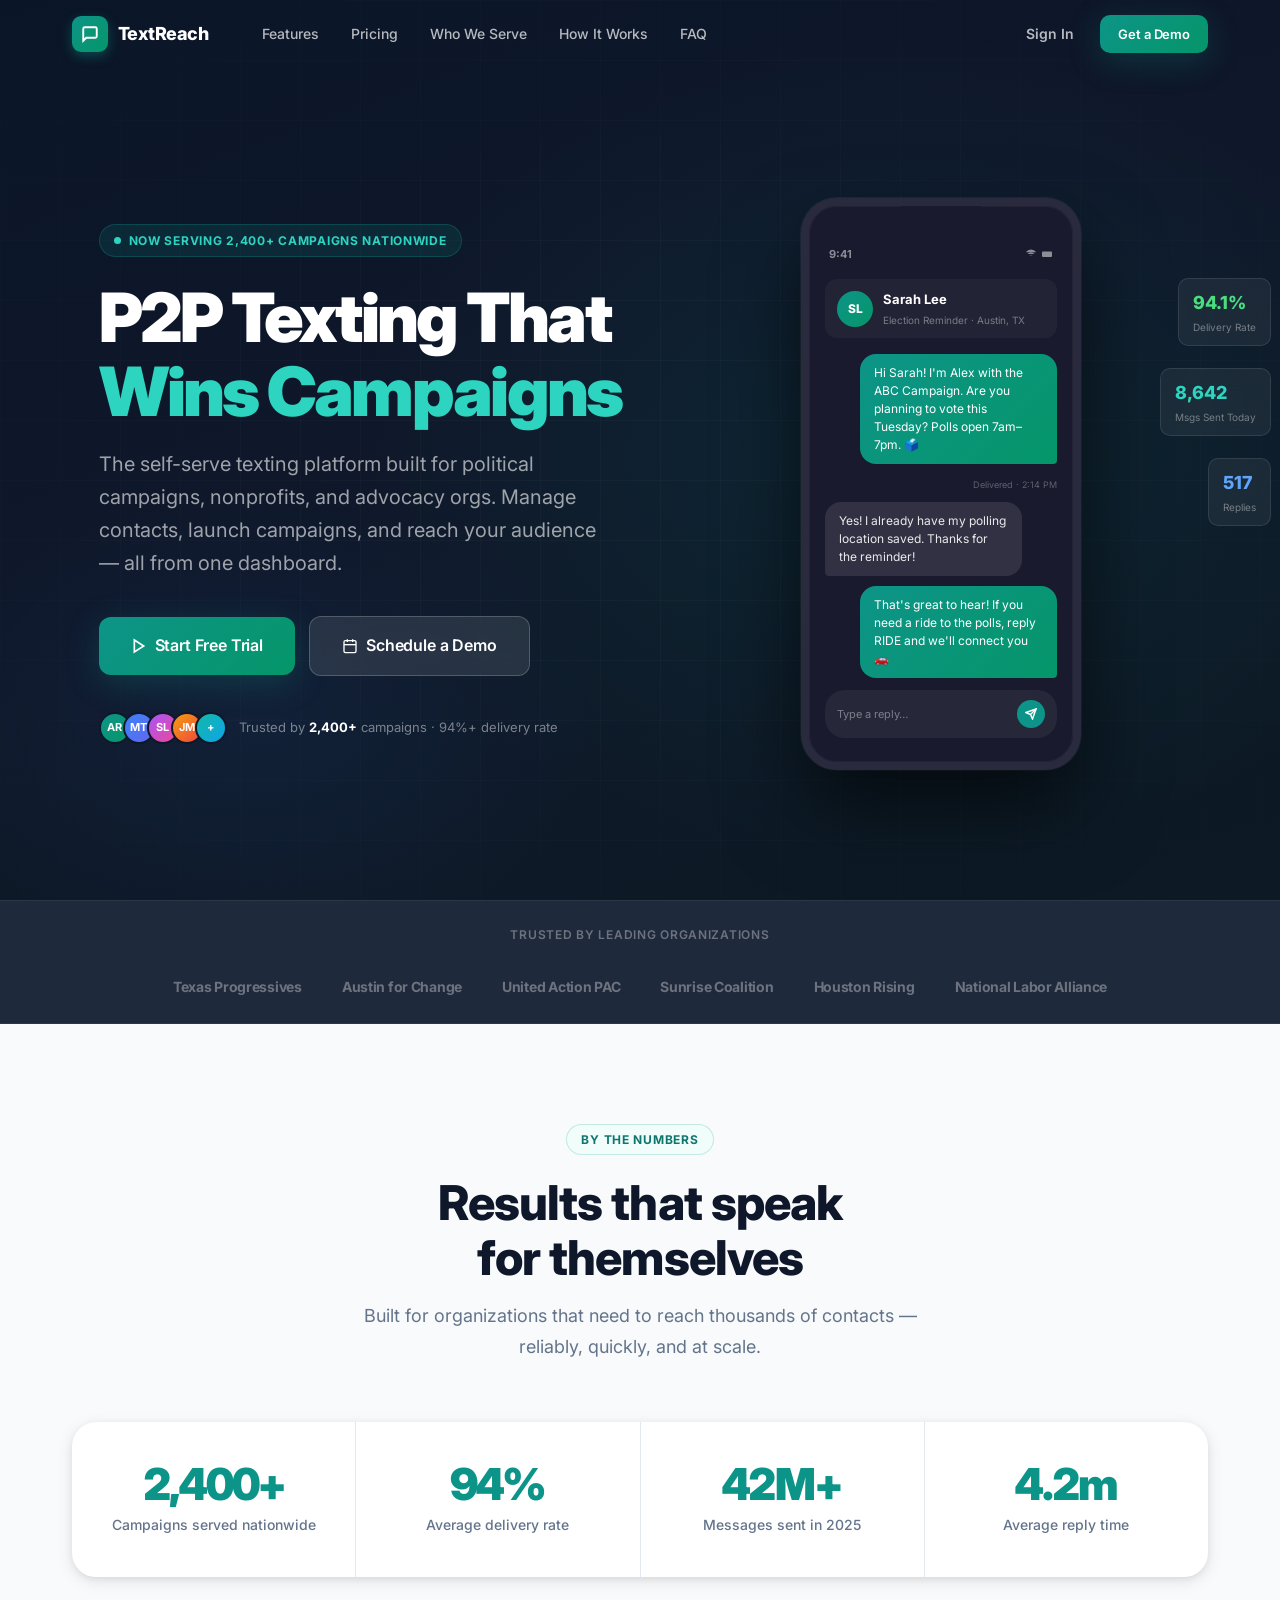
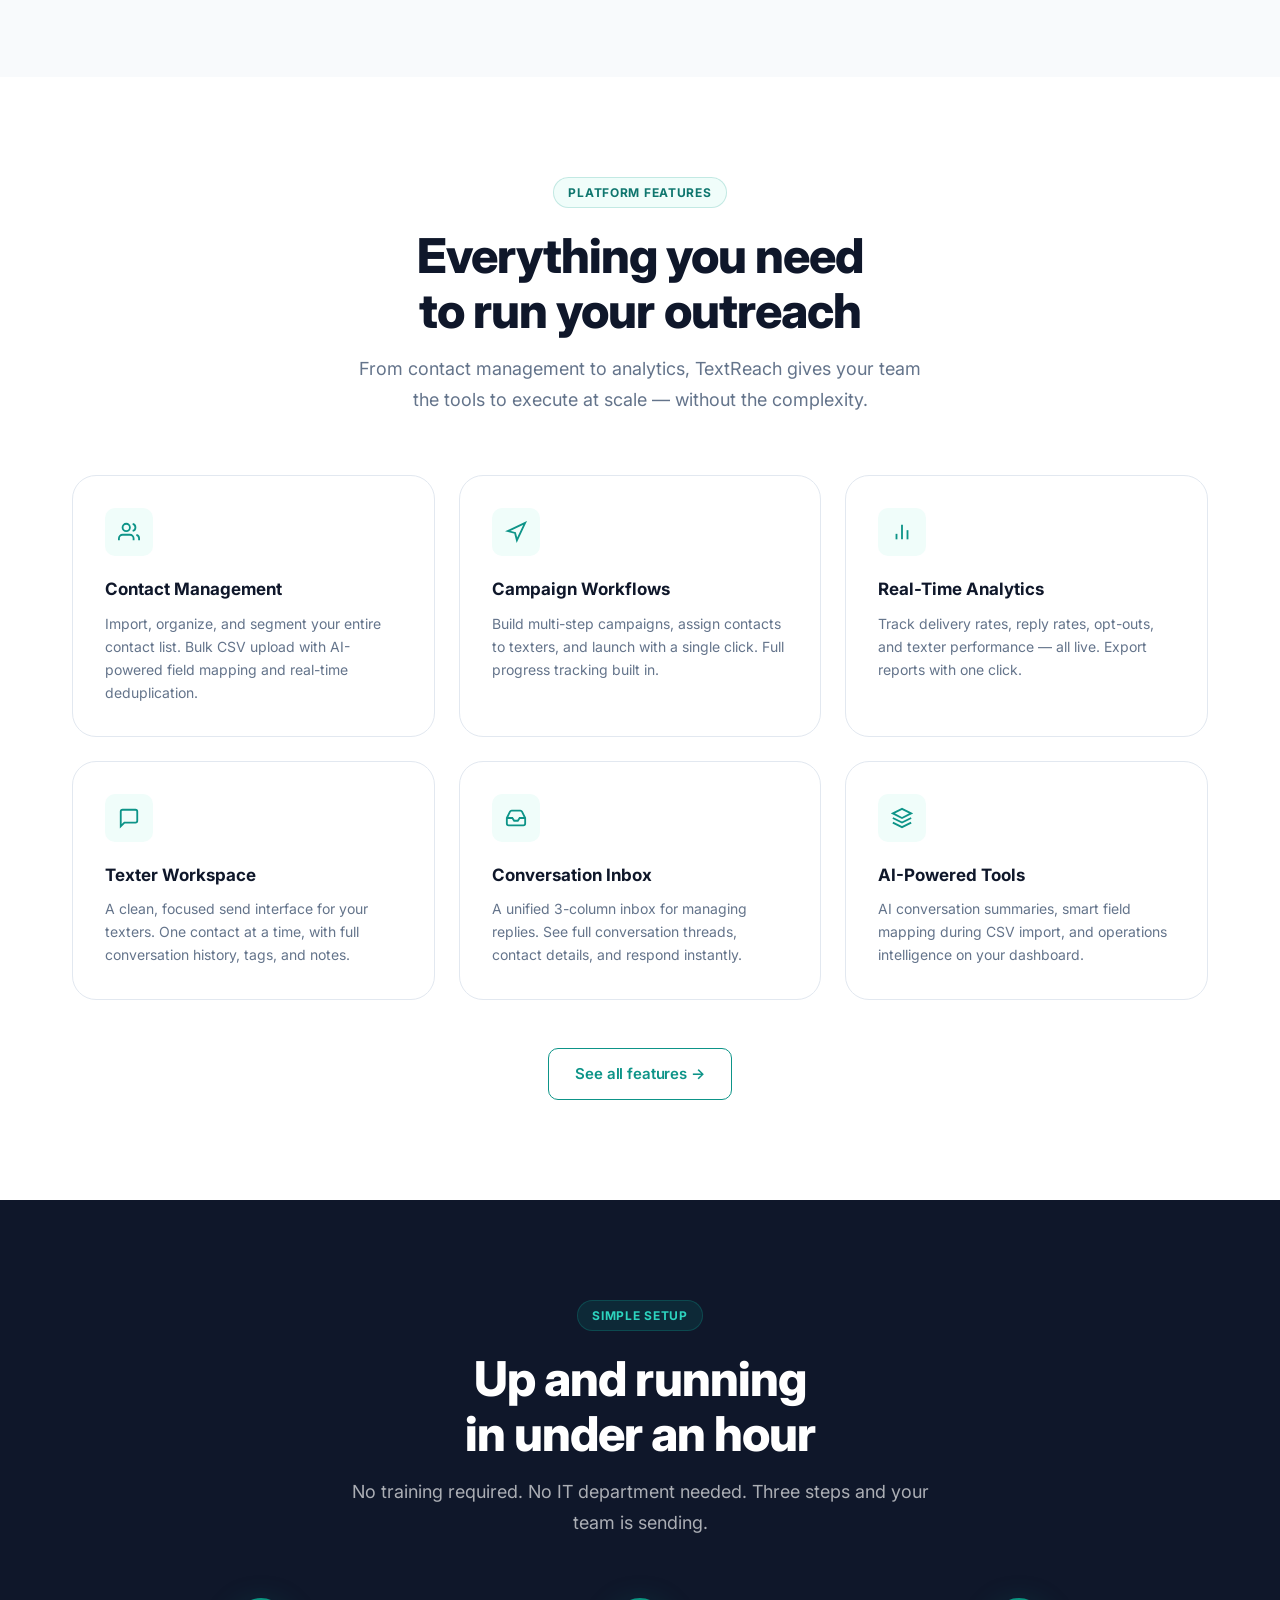
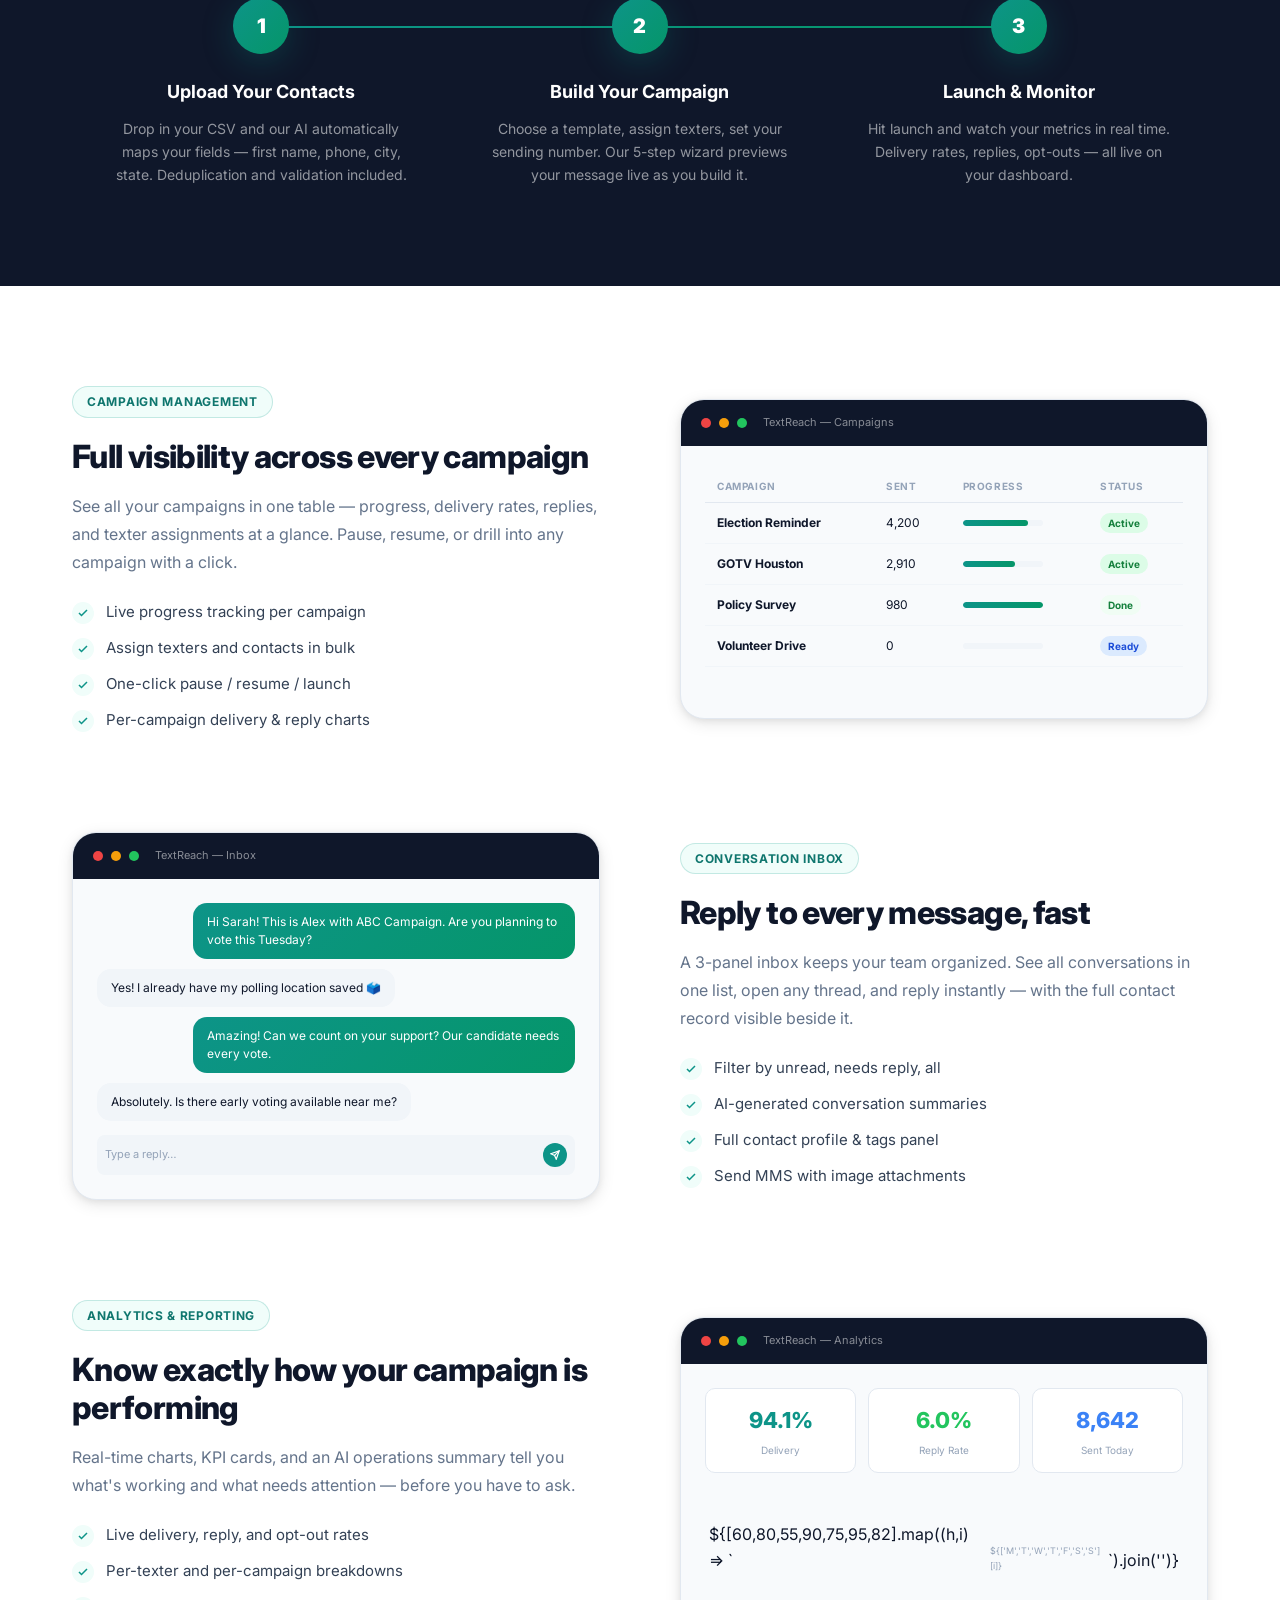
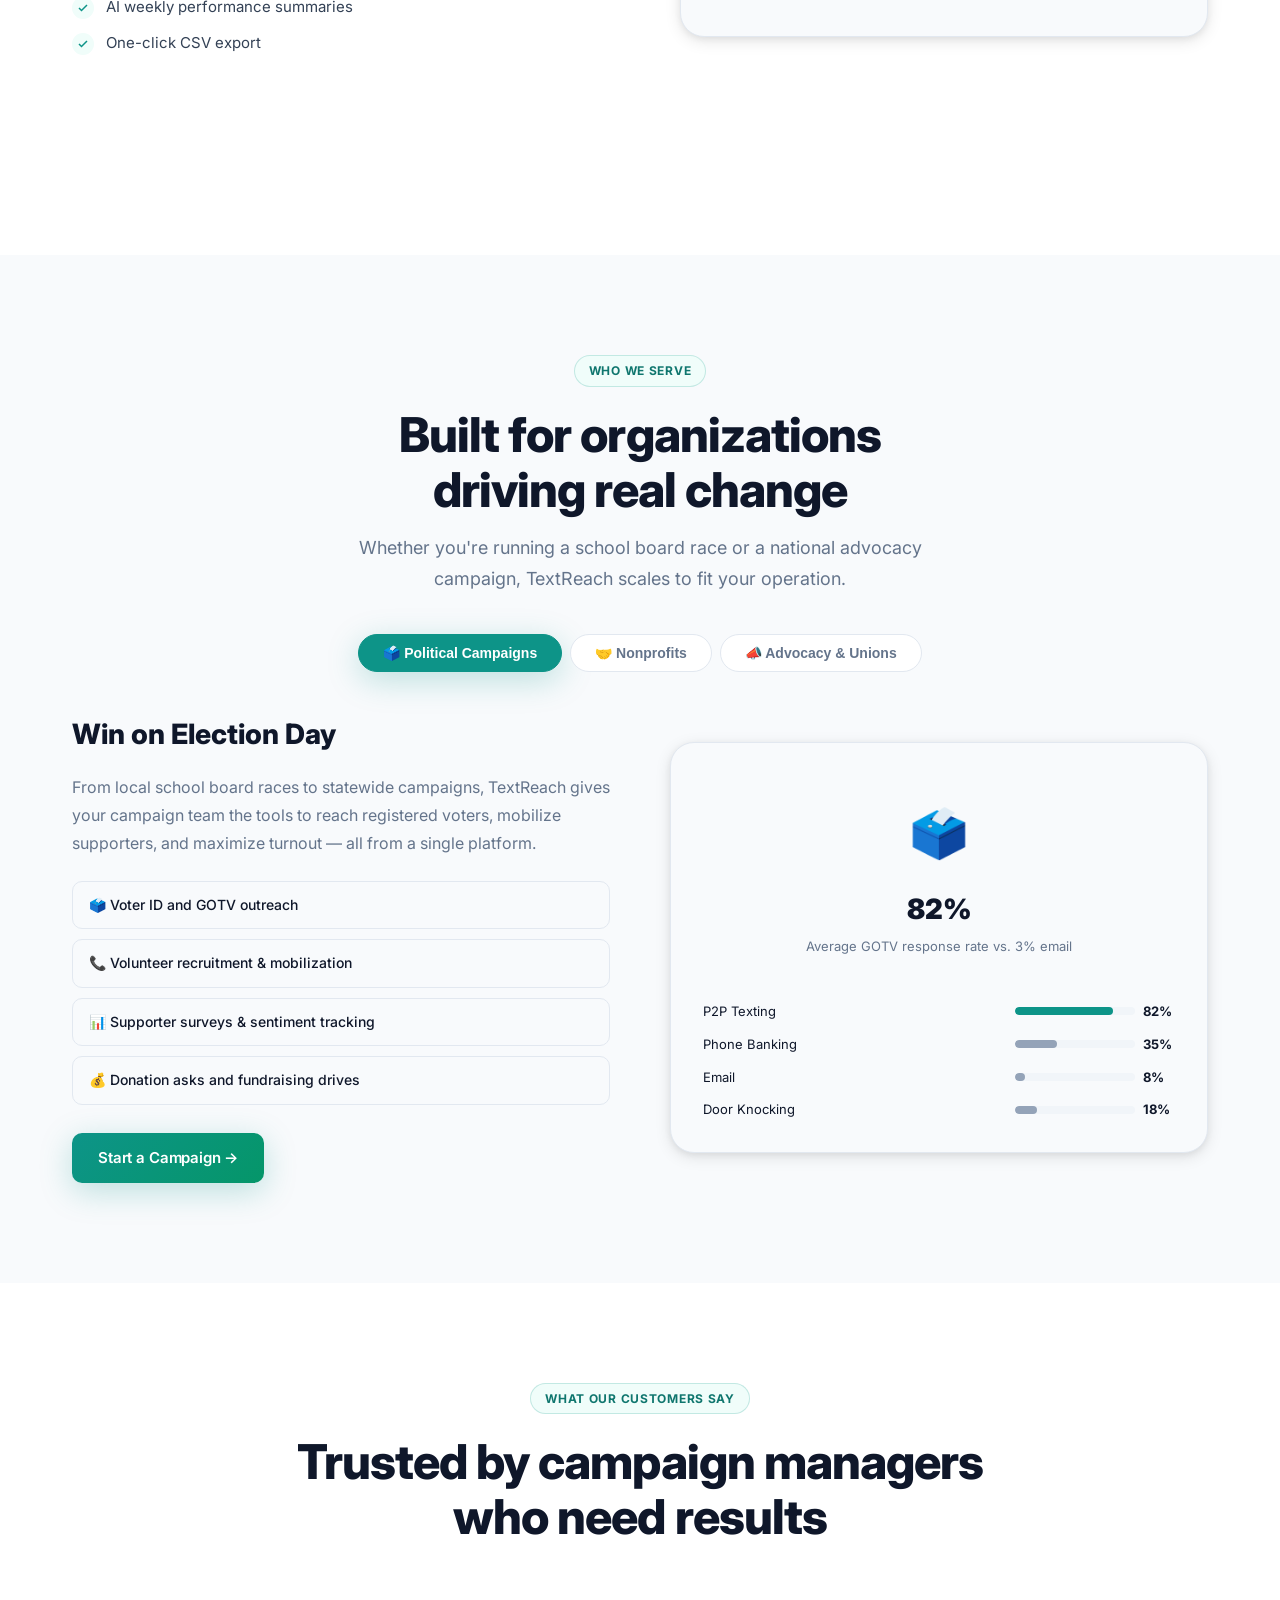
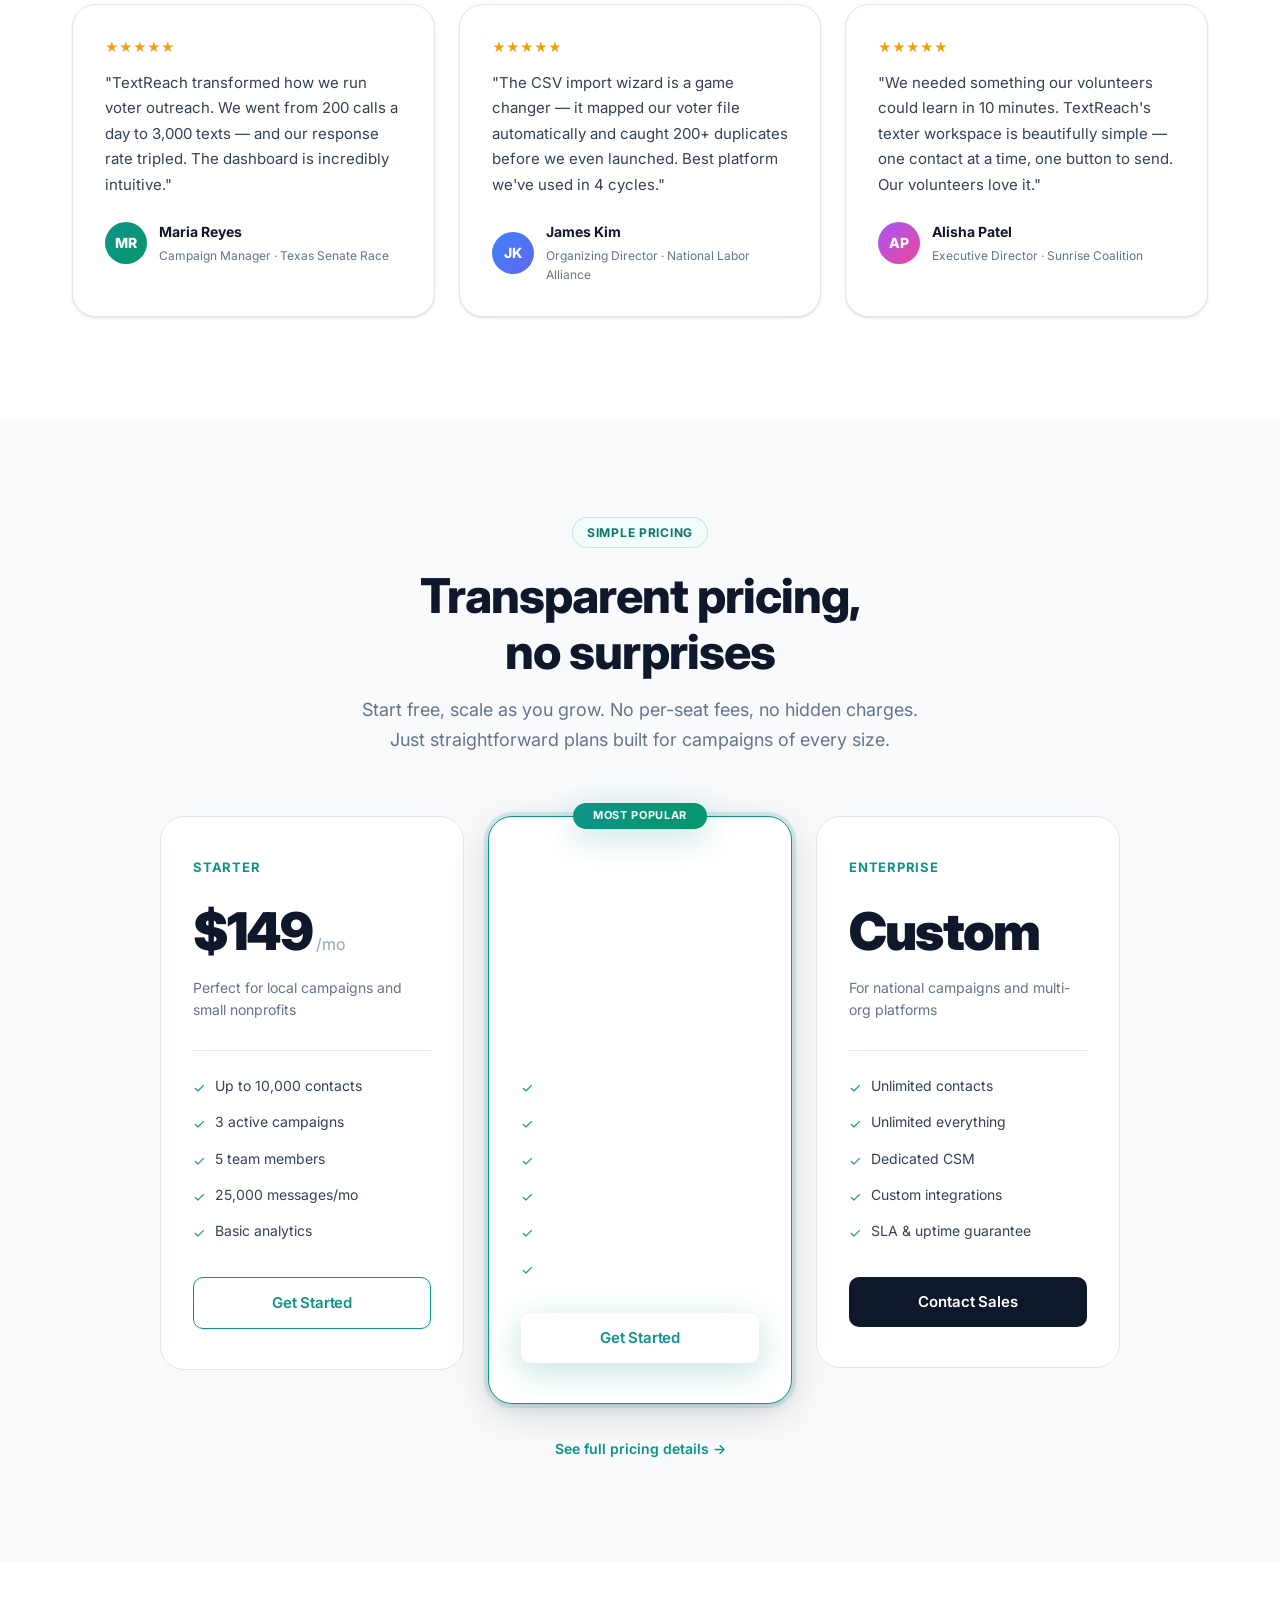
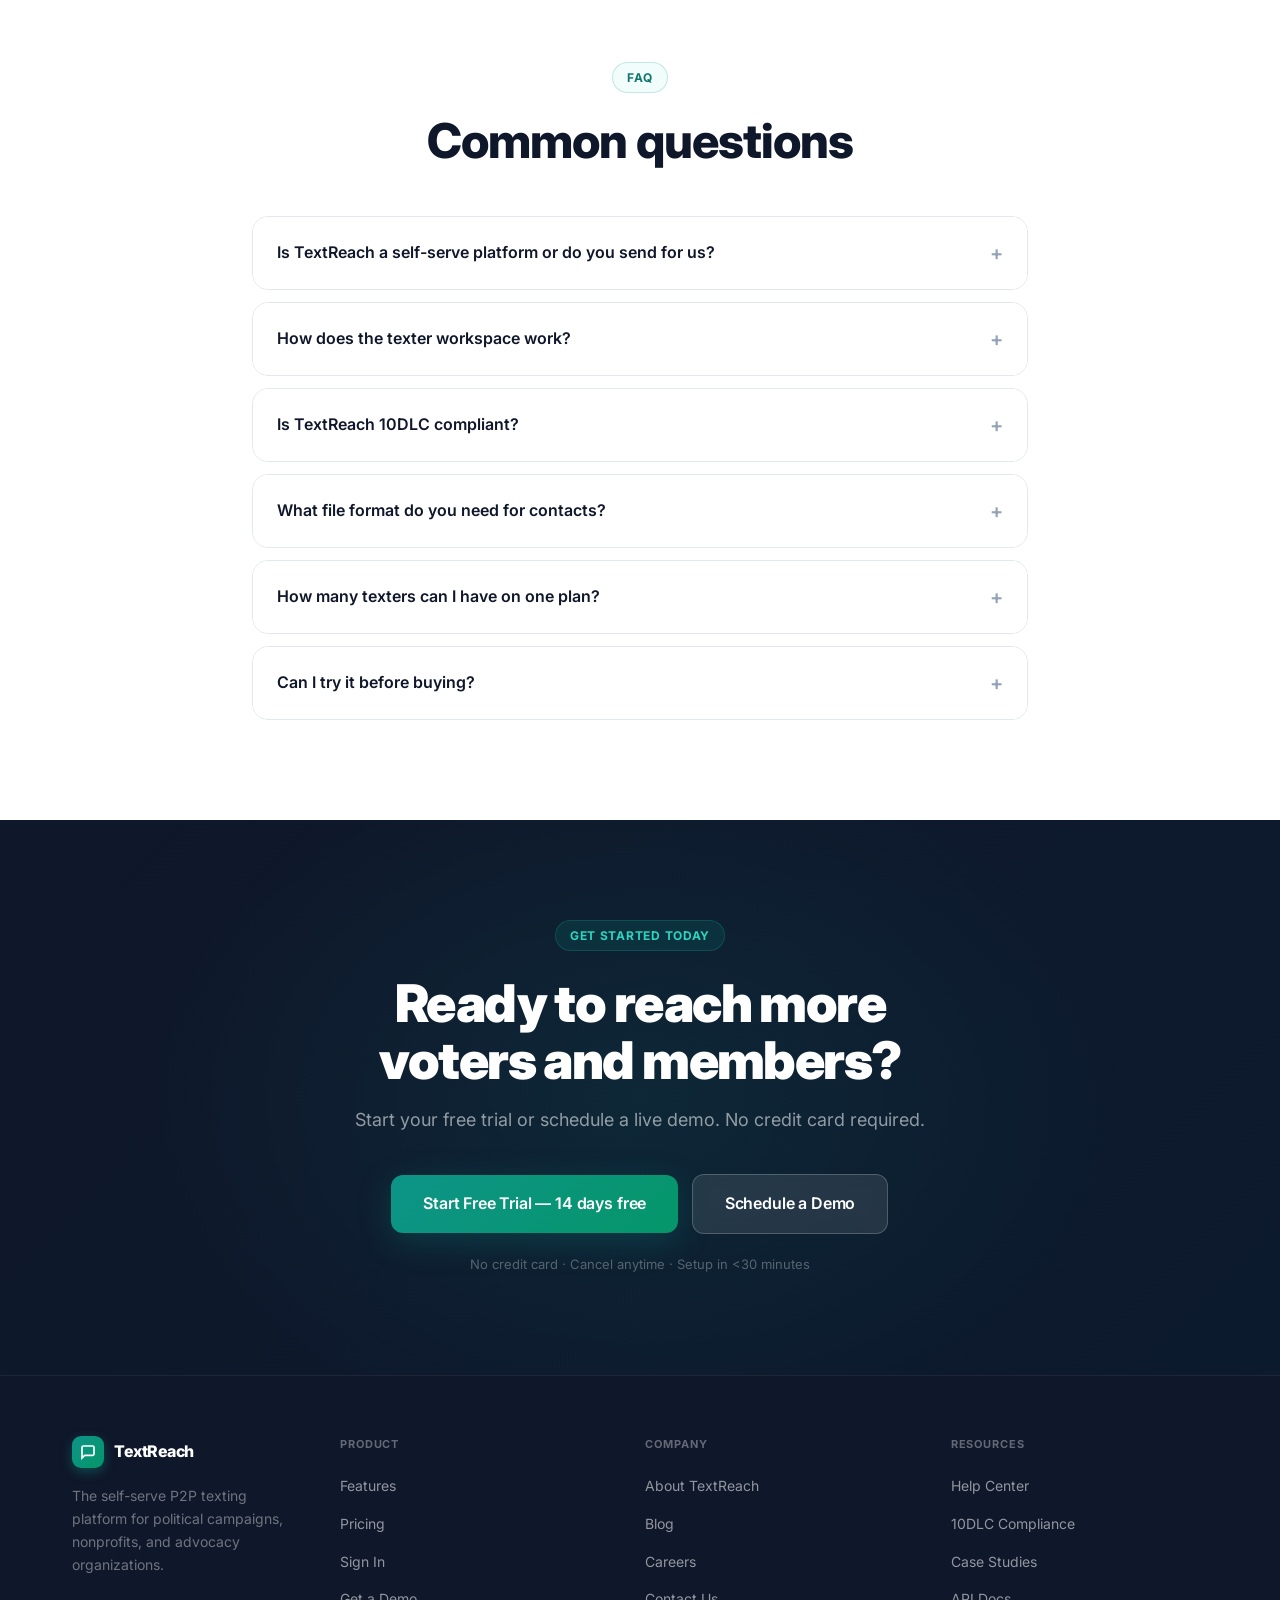
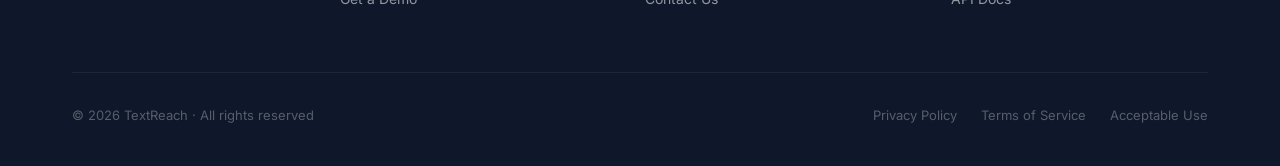
==== commit 1c9a49d5: "fix: replace JS template literals with static HTML in landing homepage" ====
--- a/landing/index.html
+++ b/landing/index.html
@@ -201,19 +201,36 @@
       <p class="section-sub">From contact management to analytics, TextReach gives your team the tools to execute at scale — without the complexity.</p>
     </div>
     <div class="feature-grid">
-      ${[
-        { icon: `<svg width="22" height="22" viewBox="0 0 24 24" fill="none" stroke="currentColor" stroke-width="2"><path d="M17 21v-2a4 4 0 0 0-4-4H5a4 4 0 0 0-4 4v2"/><circle cx="9" cy="7" r="4"/><path d="M23 21v-2a4 4 0 0 0-3-3.87M16 3.13a4 4 0 0 1 0 7.75"/></svg>`, title: 'Contact Management', desc: 'Import, organize, and segment your entire contact list. Bulk CSV upload with AI-powered field mapping and real-time deduplication.' },
-        { icon: `<svg width="22" height="22" viewBox="0 0 24 24" fill="none" stroke="currentColor" stroke-width="2"><path d="M3 11l19-9-9 19-2-8-8-2z"/></svg>`, title: 'Campaign Workflows', desc: 'Build multi-step campaigns, assign contacts to texters, and launch with a single click. Full progress tracking built in.' },
-        { icon: `<svg width="22" height="22" viewBox="0 0 24 24" fill="none" stroke="currentColor" stroke-width="2"><line x1="18" y1="20" x2="18" y2="10"/><line x1="12" y1="20" x2="12" y2="4"/><line x1="6" y1="20" x2="6" y2="14"/></svg>`, title: 'Real-Time Analytics', desc: 'Track delivery rates, reply rates, opt-outs, and texter performance — all live. Export reports with one click.' },
-        { icon: `<svg width="22" height="22" viewBox="0 0 24 24" fill="none" stroke="currentColor" stroke-width="2"><path d="M21 15a2 2 0 0 1-2 2H7l-4 4V5a2 2 0 0 1 2-2h14a2 2 0 0 1 2 2z"/></svg>`, title: 'Texter Workspace', desc: 'A clean, focused send interface for your texters. One contact at a time, with full conversation history, tags, and notes.' },
-        { icon: `<svg width="22" height="22" viewBox="0 0 24 24" fill="none" stroke="currentColor" stroke-width="2"><polyline points="22 12 16 12 14 15 10 15 8 12 2 12"/><path d="M5.45 5.11L2 12v6a2 2 0 0 0 2 2h16a2 2 0 0 0 2-2v-6l-3.45-6.89A2 2 0 0 0 16.76 4H7.24a2 2 0 0 0-1.79 1.11z"/></svg>`, title: 'Conversation Inbox', desc: 'A unified 3-column inbox for managing replies. See full conversation threads, contact details, and respond instantly.' },
-        { icon: `<svg width="22" height="22" viewBox="0 0 24 24" fill="none" stroke="currentColor" stroke-width="2"><path d="M12 2L2 7l10 5 10-5-10-5z"/><path d="M2 17l10 5 10-5"/><path d="M2 12l10 5 10-5"/></svg>`, title: 'AI-Powered Tools', desc: 'AI conversation summaries, smart field mapping during CSV import, and operations intelligence on your dashboard.' },
-      ].map(f => `
       <div class="feature-card fade-up">
-        <div class="feature-icon">${f.icon}</div>
-        <div class="feature-title">${f.title}</div>
-        <div class="feature-desc">${f.desc}</div>
-      </div>`).join('')}
+        <div class="feature-icon"><svg width="22" height="22" viewBox="0 0 24 24" fill="none" stroke="currentColor" stroke-width="2"><path d="M17 21v-2a4 4 0 0 0-4-4H5a4 4 0 0 0-4 4v2"/><circle cx="9" cy="7" r="4"/><path d="M23 21v-2a4 4 0 0 0-3-3.87M16 3.13a4 4 0 0 1 0 7.75"/></svg></div>
+        <div class="feature-title">Contact Management</div>
+        <div class="feature-desc">Import, organize, and segment your entire contact list. Bulk CSV upload with AI-powered field mapping and real-time deduplication.</div>
+      </div>
+      <div class="feature-card fade-up fade-up-delay-1">
+        <div class="feature-icon"><svg width="22" height="22" viewBox="0 0 24 24" fill="none" stroke="currentColor" stroke-width="2"><path d="M3 11l19-9-9 19-2-8-8-2z"/></svg></div>
+        <div class="feature-title">Campaign Workflows</div>
+        <div class="feature-desc">Build multi-step campaigns, assign contacts to texters, and launch with a single click. Full progress tracking built in.</div>
+      </div>
+      <div class="feature-card fade-up fade-up-delay-2">
+        <div class="feature-icon"><svg width="22" height="22" viewBox="0 0 24 24" fill="none" stroke="currentColor" stroke-width="2"><line x1="18" y1="20" x2="18" y2="10"/><line x1="12" y1="20" x2="12" y2="4"/><line x1="6" y1="20" x2="6" y2="14"/></svg></div>
+        <div class="feature-title">Real-Time Analytics</div>
+        <div class="feature-desc">Track delivery rates, reply rates, opt-outs, and texter performance — all live. Export reports with one click.</div>
+      </div>
+      <div class="feature-card fade-up fade-up-delay-3">
+        <div class="feature-icon"><svg width="22" height="22" viewBox="0 0 24 24" fill="none" stroke="currentColor" stroke-width="2"><path d="M21 15a2 2 0 0 1-2 2H7l-4 4V5a2 2 0 0 1 2-2h14a2 2 0 0 1 2 2z"/></svg></div>
+        <div class="feature-title">Texter Workspace</div>
+        <div class="feature-desc">A clean, focused send interface for your texters. One contact at a time, with full conversation history, tags, and notes.</div>
+      </div>
+      <div class="feature-card fade-up fade-up-delay-1">
+        <div class="feature-icon"><svg width="22" height="22" viewBox="0 0 24 24" fill="none" stroke="currentColor" stroke-width="2"><polyline points="22 12 16 12 14 15 10 15 8 12 2 12"/><path d="M5.45 5.11L2 12v6a2 2 0 0 0 2 2h16a2 2 0 0 0 2-2v-6l-3.45-6.89A2 2 0 0 0 16.76 4H7.24a2 2 0 0 0-1.79 1.11z"/></svg></div>
+        <div class="feature-title">Conversation Inbox</div>
+        <div class="feature-desc">A unified 3-column inbox for managing replies. See full conversation threads, contact details, and respond instantly.</div>
+      </div>
+      <div class="feature-card fade-up fade-up-delay-2">
+        <div class="feature-icon"><svg width="22" height="22" viewBox="0 0 24 24" fill="none" stroke="currentColor" stroke-width="2"><path d="M12 2L2 7l10 5 10-5-10-5z"/><path d="M2 17l10 5 10-5"/><path d="M2 12l10 5 10-5"/></svg></div>
+        <div class="feature-title">AI-Powered Tools</div>
+        <div class="feature-desc">AI conversation summaries, smart field mapping during CSV import, and operations intelligence on your dashboard.</div>
+      </div>
     </div>
     <div style="text-align:center;margin-top:48px">
       <a href="features.html" class="btn btn-outline">See all features →</a>
@@ -615,18 +632,30 @@
       <h2 class="section-heading">Common questions</h2>
     </div>
     <div class="faq-list fade-up fade-up-delay-1">
-      ${[
-        { q: 'Is TextReach a self-serve platform or do you send for us?', a: 'TextReach is fully self-serve. You and your team log in, manage contacts, build campaigns, and send messages — all within the dashboard. You have full control over messaging, timing, and responses.' },
-        { q: 'How does the texter workspace work?', a: 'Each texter logs in and sees a queue of contacts assigned to them. They review the pre-written message, personalize if needed, hit send, and move to the next contact. One at a time, focused and simple. Replies come into the shared inbox.' },
-        { q: 'Is TextReach 10DLC compliant?', a: 'Yes. All campaigns sent through TextReach are routed through 10DLC-registered phone numbers. We handle the compliance paperwork and keep your campaigns fully compliant with carrier requirements.' },
-        { q: 'What file format do you need for contacts?', a: 'We accept CSV files. Our AI-powered import wizard automatically maps your column headers (first name, last name, phone, etc.) to our system fields — no manual mapping required for standard formats.' },
-        { q: 'How many texters can I have on one plan?', a: 'Starter plans support up to 5 team members. Growth plans support up to 25. Enterprise plans are unlimited. All plans support multiple campaigns running simultaneously.' },
-        { q: 'Can I try it before buying?', a: 'Yes — schedule a demo and we\'ll walk you through a live session with real data. We also offer a 14-day free trial on Starter and Growth plans. No credit card required to start.' },
-      ].map(f => `
       <div class="faq-item">
-        <div class="faq-question">${f.q}<span class="faq-toggle">+</span></div>
-        <div class="faq-answer">${f.a}</div>
-      </div>`).join('')}
+        <div class="faq-question">Is TextReach a self-serve platform or do you send for us?<span class="faq-toggle">+</span></div>
+        <div class="faq-answer">TextReach is fully self-serve. You and your team log in, manage contacts, build campaigns, and send messages — all within the dashboard. You have full control over messaging, timing, and responses.</div>
+      </div>
+      <div class="faq-item">
+        <div class="faq-question">How does the texter workspace work?<span class="faq-toggle">+</span></div>
+        <div class="faq-answer">Each texter logs in and sees a queue of contacts assigned to them. They review the pre-written message, personalize if needed, hit send, and move to the next contact. One at a time, focused and simple. Replies come into the shared inbox.</div>
+      </div>
+      <div class="faq-item">
+        <div class="faq-question">Is TextReach 10DLC compliant?<span class="faq-toggle">+</span></div>
+        <div class="faq-answer">Yes. All campaigns sent through TextReach are routed through 10DLC-registered phone numbers. We handle the compliance paperwork and keep your campaigns fully compliant with carrier requirements.</div>
+      </div>
+      <div class="faq-item">
+        <div class="faq-question">What file format do you need for contacts?<span class="faq-toggle">+</span></div>
+        <div class="faq-answer">We accept CSV files. Our AI-powered import wizard automatically maps your column headers (first name, last name, phone, etc.) to our system fields — no manual mapping required for standard formats.</div>
+      </div>
+      <div class="faq-item">
+        <div class="faq-question">How many texters can I have on one plan?<span class="faq-toggle">+</span></div>
+        <div class="faq-answer">Starter plans support up to 5 team members. Growth plans support up to 25. Enterprise plans are unlimited. All plans support multiple campaigns running simultaneously.</div>
+      </div>
+      <div class="faq-item">
+        <div class="faq-question">Can I try it before buying?<span class="faq-toggle">+</span></div>
+        <div class="faq-answer">Yes — schedule a demo and we'll walk you through a live session with real data. We also offer a 14-day free trial on Starter and Growth plans. No credit card required to start.</div>
+      </div>
     </div>
   </div>
 </section>
